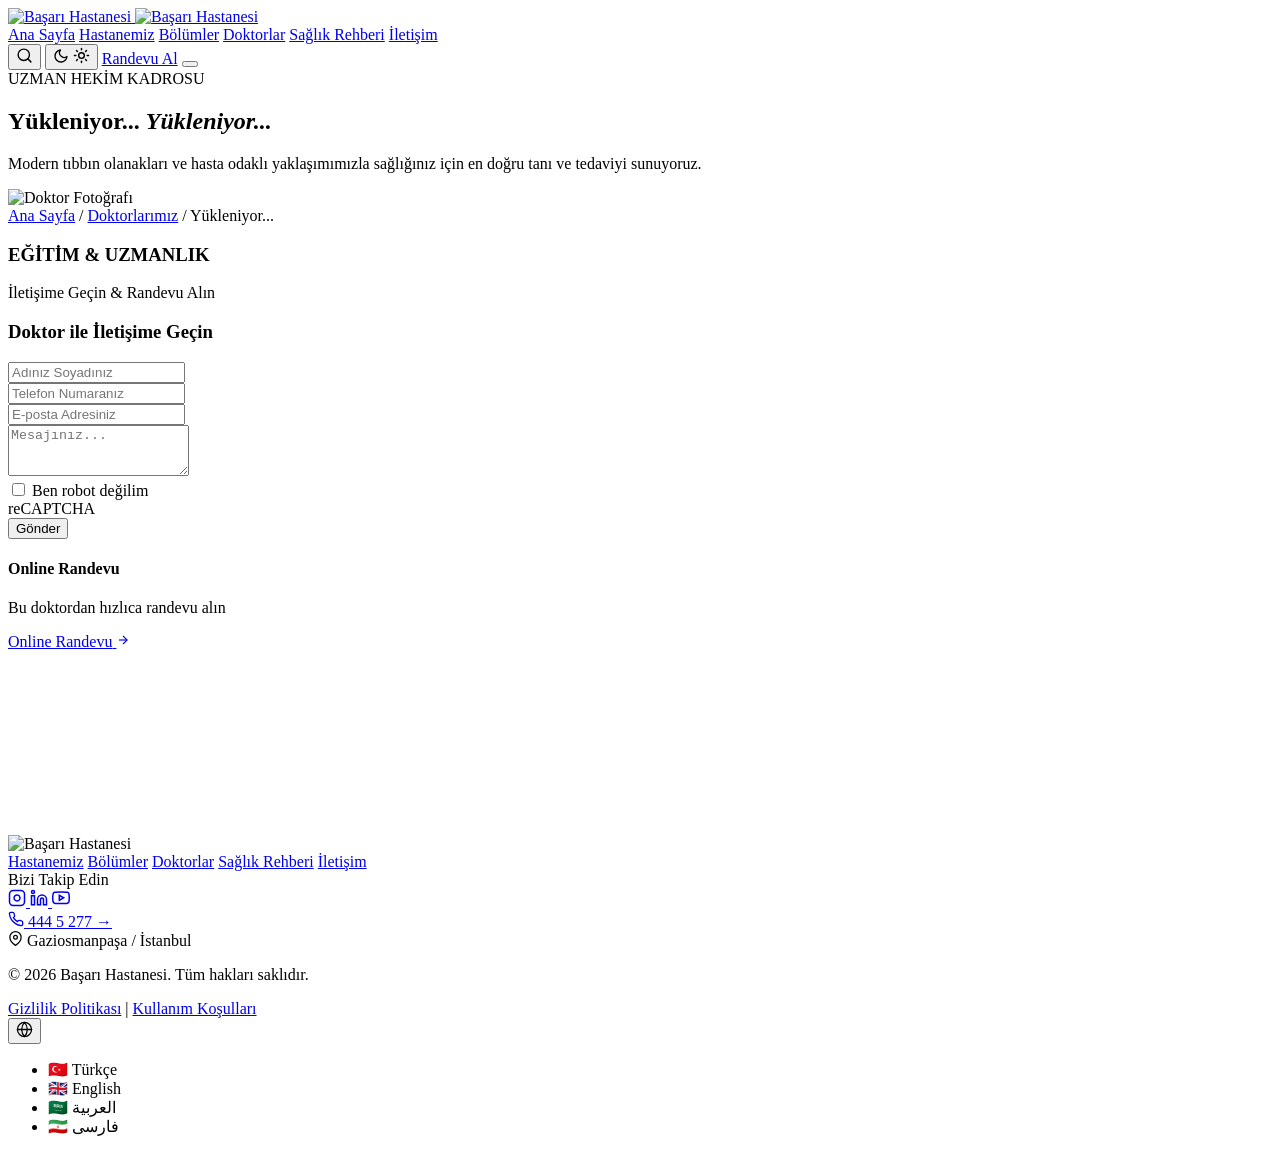
==== doktor-detay.html @ bbf2c565 "Add files via upload" ====
<!DOCTYPE html>
<html lang="tr" dir="ltr" data-theme="light">
<head>
  <meta charset="UTF-8">
  <meta name="viewport" content="width=device-width, initial-scale=1.0">
  <title id="pageTitle">Doktor Detayı | Başarı Hastanesi</title>
  <link rel="icon" type="image/png" href="img/favicon.png">

  <!-- Google Fonts -->
  <link rel="preconnect" href="https://fonts.googleapis.com">
  <link rel="preconnect" href="https://fonts.gstatic.com" crossorigin>
  <link href="https://fonts.googleapis.com/css2?family=Poppins:ital,wght@0,300;0,400;0,500;0,600;0,700;1,300;1,400&display=swap" rel="stylesheet">

  <!-- Stil Dosyaları -->
  <link rel="stylesheet" href="css/style.css">
  <link rel="stylesheet" href="css/doctor-detail.css">
</head>
<body class="doc-page-body">

  <!-- ==================== HEADER (ANA SAYFA İLE BİREBİR AYNI) ==================== -->
  <header class="header" id="siteHeader">
    <div class="header-container">
      
      <!-- Sol: Büyütülmüş Logo -->
      <a href="index.html" class="logo-wrap">
        <img src="img/logo.png" alt="Başarı Hastanesi" class="site-logo logo-dark-mode">
        <img src="img/logo.png" alt="Başarı Hastanesi" class="site-logo logo-light-mode">
      </a>

      <!-- Orta: Tam Merkezli Menü Linkleri -->
      <nav class="nav-menu" id="mainNav">
        <a href="index.html#hero" class="nav-link" data-i18n="nav_home">Ana Sayfa</a>
        <a href="hastanemiz.html" class="nav-link" data-i18n="nav_hospital">Hastanemiz</a>
        <a href="bolumler.html" class="nav-link" data-i18n="nav_departments">Bölümler</a>
        <a href="doktorlar.html" class="nav-link active" data-i18n="nav_doctors">Doktorlar</a>
        <a href="index.html" class="nav-link" data-i18n="nav_guide">Sağlık Rehberi</a>
        <a href="iletisim.html" class="nav-link" data-i18n="nav_contact">İletişim</a>
      </nav>

      <!-- Sağ Aksiyonlar -->
      <div class="header-actions">
        <!-- Arama İkonu -->
        <button class="icon-btn search-btn" id="searchBtn" aria-label="Arama">
          <svg width="17" height="17" viewBox="0 0 24 24" fill="none" stroke="currentColor" stroke-width="2" stroke-linecap="round" stroke-linejoin="round">
            <circle cx="11" cy="11" r="8"></circle>
            <line x1="21" y1="21" x2="16.65" y2="16.65"></line>
          </svg>
        </button>

        <!-- Tek Yuvarlak Animasyonlu Tema Butonu -->
        <button class="theme-circle-btn" id="themeToggle" aria-label="Tema Değiştir" title="Gece / Gündüz Modu">
          <div class="theme-icon-container">
            <svg class="mode-icon moon-icon" width="16" height="16" viewBox="0 0 24 24" fill="none" stroke="currentColor" stroke-width="2" stroke-linecap="round" stroke-linejoin="round">
              <path d="M21 12.79A9 9 0 1 1 11.21 3 7 7 0 0 0 21 12.79z"></path>
            </svg>
            <svg class="mode-icon sun-icon" width="17" height="17" viewBox="0 0 24 24" fill="none" stroke="currentColor" stroke-width="2" stroke-linecap="round" stroke-linejoin="round">
              <circle cx="12" cy="12" r="4"></circle>
              <line x1="12" y1="2" x2="12" y2="4"></line>
              <line x1="12" y1="20" x2="12" y2="22"></line>
              <line x1="4.93" y1="4.93" x2="6.34" y2="6.34"></line>
              <line x1="17.66" y1="17.66" x2="19.07" y2="19.07"></line>
              <line x1="2" y1="12" x2="4" y2="12"></line>
              <line x1="20" y1="12" x2="22" y2="12"></line>
              <line x1="4.93" y1="19.07" x2="6.34" y2="17.66"></line>
              <line x1="17.66" y1="6.34" x2="19.07" y2="4.93"></line>
            </svg>
          </div>
        </button>

        <!-- Randevu Al Butonu -->
        <a href="#appointment-section" class="btn-appointment" data-i18n="btn_appointment">Randevu Al</a>

        <button class="mobile-toggle" id="mobileToggle" aria-label="Menü">
          <span></span><span></span><span></span>
        </button>
      </div>

    </div>
  </header>

  <!-- ==================== ANA DETAY İÇERİK KAPSAYICISI ==================== -->
  <main class="doc-detail-main">
    
    <!-- YENİ NESİL ARKA PLAN GÖRSELLİ HERO ALANI -->
    <section class="page-hero-banner">
      <div class="page-hero-container">
        
        <!-- Sol: Tipografik Başlık Alanı -->
        <div class="page-hero-text-col">
          <span class="page-hero-badge" id="badgeDoctorSummary">UZMAN HEKİM KADROSU</span>
          <h1 class="page-hero-title">
            <span class="title-regular" id="docMainName">Yükleniyor...</span>
            <em class="title-italic" id="docSubSpec">Yükleniyor...</em>
          </h1>
          <p class="page-hero-desc" id="docBioLead">Modern tıbbın olanakları ve hasta odaklı yaklaşımımızla sağlığınız için en doğru tanı ve tedaviyi sunuyoruz.</p>
        </div>

        <!-- Sağ: BinDirek Bindirme Doktor Görseli -->
        <div class="page-hero-avatar-col">
          <div class="doc-hero-avatar-ring">
            <img id="docHeroPhoto" src="img/doktorlar/aydin-bora.jpg" alt="Doktor Fotoğrafı" class="doc-hero-avatar-img">
          </div>
        </div>

      </div>
    </section>

    <!-- Breadcrumb & Alt Navigasyon -->
    <div class="doc-subnav-bar">
      <div class="doc-subnav-container">
        <div class="doc-breadcrumb">
          <a href="index.html" data-i18n="nav_home">Ana Sayfa</a>
          <span class="sep">/</span>
          <a href="index.html#doktorlar" data-i18n="nav_doctors">Doktorlarımız</a>
          <span class="sep">/</span>
          <span class="current" id="bcDoctorName">Yükleniyor...</span>
        </div>
      </div>
    </div>

    <!-- Eğitim & Uzmanlık (Tek Sütun) -->
    <section class="doc-sections-grid-area">
      <div class="doc-grid-container single-column-grid">
        <div class="doc-card-box">
          <h3 class="card-box-title">EĞİTİM & UZMANLIK</h3>
          <ul class="card-line-list" id="docEducationList"></ul>
        </div>
      </div>
    </section>

    <!-- İletişim Formu & Google Maps -->
    <section class="doc-contact-appointment-zone" id="appointment-section">
      <div class="doc-contact-container">
        
        <!-- Sol: İletişim Formu -->
        <div class="doc-form-card">
          <div class="form-title-wrap">
            <span class="sub-lead">İletişime Geçin & Randevu Alın</span>
            <h3 class="main-form-title" id="formDoctorHeading">Doktor ile İletişime Geçin</h3>
          </div>

          <form class="custom-doc-form" onsubmit="event.preventDefault(); alert('Mesajınız başarıyla iletildi.');">
            <div class="field-item">
              <input type="text" placeholder="Adınız Soyadınız" required>
            </div>
            <div class="field-item">
              <input type="tel" placeholder="Telefon Numaranız" required>
            </div>
            <div class="field-item">
              <input type="email" placeholder="E-posta Adresiniz" required>
            </div>
            <div class="field-item">
              <textarea placeholder="Mesajınız..." rows="3" required></textarea>
            </div>
            
            <div class="form-captcha-mock">
              <label class="captcha-checkbox">
                <input type="checkbox" required>
                <span>Ben robot değilim</span>
              </label>
              <div class="captcha-logo">reCAPTCHA</div>
            </div>

            <button type="submit" class="btn-submit-contact">Gönder</button>
          </form>
        </div>

        <!-- Sağ: Online Randevu & Harita -->
        <div class="doc-map-side-card">
          <div class="doc-quick-appt-banner">
            <h4>Online Randevu</h4>
            <p>Bu doktordan hızlıca randevu alın</p>
            <a href="#appointment-section" class="btn-quick-online-booking" data-i18n="srv_appointment">
              <span>Online Randevu</span>
              <svg width="14" height="14" viewBox="0 0 24 24" fill="none" stroke="currentColor" stroke-width="2"><line x1="5" y1="12" x2="19" y2="12"></line><polyline points="12 5 19 12 12 19"></polyline></svg>
            </a>
          </div>

          <div class="doc-map-embed-wrapper">
            <iframe 
              src="https://www.google.com/maps/embed?pb=!1m18!1m12!1m3!1d3007.505782214955!2d28.904153176698607!3d41.079794471340534!2m3!1f0!2f0!3f0!3m2!1i1024!2i768!4f13.1!3m3!1m2!1s0x14cab0f80ccb75b7%3A0x279bf3377e31ba80!2sw5Z6ZWwgQmHFn2FyxLEgSGFzdGFuZXNp!5e0!3m2!1str!2str!4v1790593266549!5m2!1str!2str" 
              width="100%" 
              height="180" 
              style="border:0;" 
              allowfullscreen="" 
              loading="lazy" 
              referrerpolicy="no-referrer-when-downgrade">
            </iframe>
          </div>
        </div>

      </div>
    </section>

  </main>

  <!-- ==================== FOOTER ==================== -->
  <footer class="site-footer" id="iletisim">
    <div class="footer-container">
      
      <div class="footer-main-row">
        <div class="footer-brand">
          <img src="img/logo.png" alt="Başarı Hastanesi" class="footer-logo">
        </div>

        <nav class="footer-nav">
          <a href="index.html#hastanemiz" class="footer-link" data-i18n="nav_hospital">Hastanemiz</a>
          <a href="index.html#bolumler" class="footer-link" data-i18n="nav_departments">Bölümler</a>
          <a href="index.html#doktorlar" class="footer-link" data-i18n="nav_doctors">Doktorlar</a>
          <a href="index.html#rehber" class="footer-link" data-i18n="nav_guide">Sağlık Rehberi</a>
          <a href="iletisim.html" class="footer-link" data-i18n="nav_contact">İletişim</a>
        </nav>

        <div class="footer-social-wrap">
          <span class="social-label" data-i18n="footer_follow">Bizi Takip Edin</span>
          <div class="social-icons">
            <a href="#" aria-label="Instagram" class="social-btn">
              <svg width="18" height="18" viewBox="0 0 24 24" fill="none" stroke="currentColor" stroke-width="2"><rect x="2" y="2" width="20" height="20" rx="5" ry="5"></rect><path d="M16 11.37A4 4 0 1 1 12.63 8 4 4 0 0 1 16 11.37z"></path><line x1="17.5" y1="6.5" x2="17.51" y2="6.5"></line></svg>
            </a>
            <a href="#" aria-label="LinkedIn" class="social-btn">
              <svg width="18" height="18" viewBox="0 0 24 24" fill="none" stroke="currentColor" stroke-width="2"><path d="M16 8a6 6 0 0 1 6 6v7h-4v-7a2 2 0 0 0-2-2 2 2 0 0 0-2 2v7h-4v-7a6 6 0 0 1 6-6z"></path><rect x="2" y="9" width="4" height="12"></rect><circle cx="4" cy="4" r="2"></circle></svg>
            </a>
            <a href="#" aria-label="YouTube" class="social-btn">
              <svg width="18" height="18" viewBox="0 0 24 24" fill="none" stroke="currentColor" stroke-width="2"><path d="M22.54 6.42a2.78 2.78 0 0 0-1.94-2C18.88 4 12 4 12 4s-6.88 0-8.6.46a2.78 2.78 0 0 0-1.94 2A29 29 0 0 0 1 11.75a29 29 0 0 0 .46 5.33A2.78 2.78 0 0 0 3.4 19c1.72.46 8.6.46 8.6.46s6.88 0 8.6-.46a2.78 2.78 0 0 0 1.94-2 29 29 0 0 0 .46-5.25 29 29 0 0 0-.46-5.33z"></path><polygon points="9.75 15.02 15.5 11.75 9.75 8.48 9.75 15.02"></polygon></svg>
            </a>
          </div>
        </div>

        <div class="footer-contacts">
          <a href="tel:4445277" class="footer-phone-btn">
            <svg width="16" height="16" viewBox="0 0 24 24" fill="none" stroke="currentColor" stroke-width="2"><path d="M22 16.92v3a2 2 0 0 1-2.18 2 19.79 19.79 0 0 1-8.63-3.07 19.5 19.5 0 0 1-6-6 19.79 19.79 0 0 1-3.07-8.67A2 2 0 0 1 4.11 2h3a2 2 0 0 1 2 1.72 12.84 12.84 0 0 0 .7 2.81 2 2 0 0 1-.45 2.11L8.09 9.91a16 16 0 0 0 6 6l1.27-1.27a2 2 0 0 1 2.11-.45 12.84 12.84 0 0 0 2.81.7A2 2 0 0 1 22 16.92z"></path></svg>
            <span>444 5 277</span>
            <span class="phone-arrow">→</span>
          </a>
          <div class="footer-location">
            <svg width="15" height="15" viewBox="0 0 24 24" fill="none" stroke="currentColor" stroke-width="2"><path d="M21 10c0 7-9 13-9 13s-9-6-9-13a9 9 0 0 1 18 0z"></path><circle cx="12" cy="10" r="3"></circle></svg>
            <span>Gaziosmanpaşa / İstanbul</span>
          </div>
        </div>

      </div>

      <div class="footer-bottom-row">
        <p class="copyright-text" data-i18n="footer_copy">© 2026 Başarı Hastanesi. Tüm hakları saklıdır.</p>
        <div class="legal-links">
          <a href="#privacy" class="legal-link" data-i18n="footer_privacy">Gizlilik Politikası</a>
          <span class="legal-separator">|</span>
          <a href="#terms" class="legal-link" data-i18n="footer_terms">Kullanım Koşulları</a>
        </div>
      </div>

    </div>
  </footer>

  <!-- ==================== SOL ALT DİL (GLOBE) BUTONU (TEMA UYUMLU) ==================== -->
  <div class="hero-bottom-left-lang" id="cornerLangWrapper">
    <div class="corner-lang-dropdown">
      <button class="corner-lang-btn" id="cornerLangBtn" aria-label="Language / Dil Seçimi">
        <svg width="17" height="17" viewBox="0 0 24 24" fill="none" stroke="currentColor" stroke-width="1.8" stroke-linecap="round" stroke-linejoin="round">
          <circle cx="12" cy="12" r="10"></circle>
          <line x1="2" y1="12" x2="22" y2="12"></line>
          <path d="M12 2a15.3 15.3 0 0 1 4 10 15.3 15.3 0 0 1-4 10 15.3 15.3 0 0 1-4-10 15.3 15.3 0 0 1 4-10z"></path>
        </svg>
      </button>
      
      <ul class="corner-lang-menu" id="cornerLangMenu">
        <li data-lang="tr" class="active">🇹🇷 Türkçe</li>
        <li data-lang="en">🇬🇧 English</li>
        <li data-lang="ar">🇸🇦 العربية</li>
        <li data-lang="fa">🇮🇷 فارسی</li>
      </ul>
    </div>
  </div>

  <script src="js/doctor-detail.js"></script>
</body>
</html>
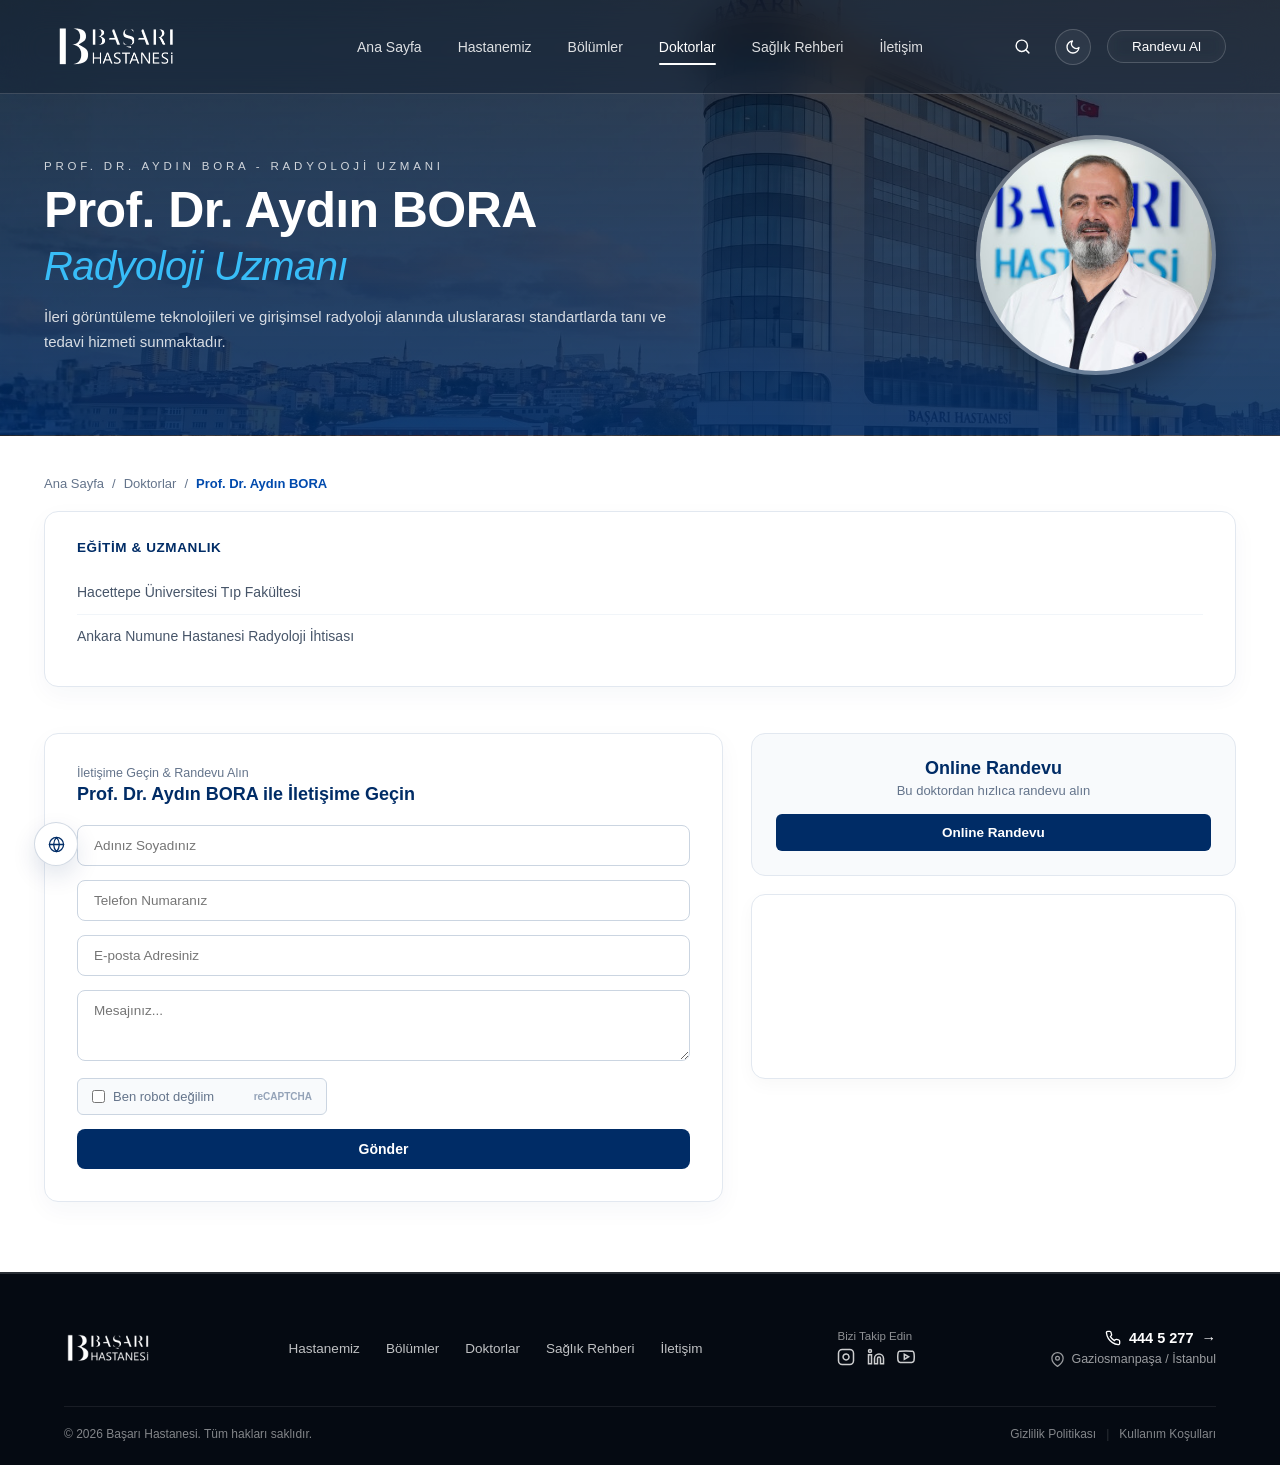
==== commit 89d1218e: "Add files via upload" ====
--- a/doktor-detay.html
+++ b/doktor-detay.html
@@ -16,18 +16,21 @@
   <link rel="stylesheet" href="css/doctor-detail.css">
 </head>
 <body class="doc-page-body">
-
-  <!-- ==================== HEADER (ANA SAYFA İLE BİREBİR AYNI) ==================== -->
+   <!-- preloader -->
+  <div class="site-preloader" id="sitePreloader">
+    <div class="glass-loader-circle"></div>
+  </div>
+
   <header class="header" id="siteHeader">
     <div class="header-container">
       
-      <!-- Sol: Büyütülmüş Logo -->
+    
       <a href="index.html" class="logo-wrap">
         <img src="img/logo.png" alt="Başarı Hastanesi" class="site-logo logo-dark-mode">
         <img src="img/logo.png" alt="Başarı Hastanesi" class="site-logo logo-light-mode">
       </a>
 
-      <!-- Orta: Tam Merkezli Menü Linkleri -->
+      
       <nav class="nav-menu" id="mainNav">
         <a href="index.html#hero" class="nav-link" data-i18n="nav_home">Ana Sayfa</a>
         <a href="hastanemiz.html" class="nav-link" data-i18n="nav_hospital">Hastanemiz</a>
@@ -37,7 +40,7 @@
         <a href="iletisim.html" class="nav-link" data-i18n="nav_contact">İletişim</a>
       </nav>
 
-      <!-- Sağ Aksiyonlar -->
+     
       <div class="header-actions">
         <!-- Arama İkonu -->
         <button class="icon-btn search-btn" id="searchBtn" aria-label="Arama">
@@ -47,7 +50,7 @@
           </svg>
         </button>
 
-        <!-- Tek Yuvarlak Animasyonlu Tema Butonu -->
+        
         <button class="theme-circle-btn" id="themeToggle" aria-label="Tema Değiştir" title="Gece / Gündüz Modu">
           <div class="theme-icon-container">
             <svg class="mode-icon moon-icon" width="16" height="16" viewBox="0 0 24 24" fill="none" stroke="currentColor" stroke-width="2" stroke-linecap="round" stroke-linejoin="round">
@@ -67,8 +70,8 @@
           </div>
         </button>
 
-        <!-- Randevu Al Butonu -->
-        <a href="#appointment-section" class="btn-appointment" data-i18n="btn_appointment">Randevu Al</a>
+        
+        <a href="randevu.html" class="btn-appointment" data-i18n="btn_appointment">Randevu Al</a>
 
         <button class="mobile-toggle" id="mobileToggle" aria-label="Menü">
           <span></span><span></span><span></span>
@@ -78,14 +81,13 @@
     </div>
   </header>
 
-  <!-- ==================== ANA DETAY İÇERİK KAPSAYICISI ==================== -->
   <main class="doc-detail-main">
     
-    <!-- YENİ NESİL ARKA PLAN GÖRSELLİ HERO ALANI -->
+    <!-- HERO -->
     <section class="page-hero-banner">
       <div class="page-hero-container">
         
-        <!-- Sol: Tipografik Başlık Alanı -->
+        
         <div class="page-hero-text-col">
           <span class="page-hero-badge" id="badgeDoctorSummary">UZMAN HEKİM KADROSU</span>
           <h1 class="page-hero-title">
@@ -95,7 +97,7 @@
           <p class="page-hero-desc" id="docBioLead">Modern tıbbın olanakları ve hasta odaklı yaklaşımımızla sağlığınız için en doğru tanı ve tedaviyi sunuyoruz.</p>
         </div>
 
-        <!-- Sağ: BinDirek Bindirme Doktor Görseli -->
+       
         <div class="page-hero-avatar-col">
           <div class="doc-hero-avatar-ring">
             <img id="docHeroPhoto" src="img/doktorlar/aydin-bora.jpg" alt="Doktor Fotoğrafı" class="doc-hero-avatar-img">
@@ -105,20 +107,19 @@
       </div>
     </section>
 
-    <!-- Breadcrumb & Alt Navigasyon -->
+   
     <div class="doc-subnav-bar">
       <div class="doc-subnav-container">
         <div class="doc-breadcrumb">
           <a href="index.html" data-i18n="nav_home">Ana Sayfa</a>
           <span class="sep">/</span>
-          <a href="index.html#doktorlar" data-i18n="nav_doctors">Doktorlarımız</a>
+          <a href="doktorlar.html" data-i18n="nav_doctors">Doktorlarımız</a>
           <span class="sep">/</span>
           <span class="current" id="bcDoctorName">Yükleniyor...</span>
         </div>
       </div>
     </div>
 
-    <!-- Eğitim & Uzmanlık (Tek Sütun) -->
     <section class="doc-sections-grid-area">
       <div class="doc-grid-container single-column-grid">
         <div class="doc-card-box">
@@ -128,7 +129,6 @@
       </div>
     </section>
 
-    <!-- İletişim Formu & Google Maps -->
     <section class="doc-contact-appointment-zone" id="appointment-section">
       <div class="doc-contact-container">
         
@@ -165,12 +165,11 @@
           </form>
         </div>
 
-        <!-- Sağ: Online Randevu & Harita -->
         <div class="doc-map-side-card">
           <div class="doc-quick-appt-banner">
             <h4>Online Randevu</h4>
             <p>Bu doktordan hızlıca randevu alın</p>
-            <a href="#appointment-section" class="btn-quick-online-booking" data-i18n="srv_appointment">
+            <a href="randevu.html" class="btn-quick-online-booking" data-i18n="srv_appointment">
               <span>Online Randevu</span>
               <svg width="14" height="14" viewBox="0 0 24 24" fill="none" stroke="currentColor" stroke-width="2"><line x1="5" y1="12" x2="19" y2="12"></line><polyline points="12 5 19 12 12 19"></polyline></svg>
             </a>
@@ -194,7 +193,7 @@
 
   </main>
 
-  <!-- ==================== FOOTER ==================== -->
+  <!-- FOOTER -->
   <footer class="site-footer" id="iletisim">
     <div class="footer-container">
       
@@ -252,7 +251,6 @@
     </div>
   </footer>
 
-  <!-- ==================== SOL ALT DİL (GLOBE) BUTONU (TEMA UYUMLU) ==================== -->
   <div class="hero-bottom-left-lang" id="cornerLangWrapper">
     <div class="corner-lang-dropdown">
       <button class="corner-lang-btn" id="cornerLangBtn" aria-label="Language / Dil Seçimi">
--- a/css/style.css
+++ b/css/style.css
@@ -0,0 +1,3053 @@
+
+:root {
+  --primary-navy: #002c66;
+  --accent-blue: #004aad;
+  --accent-cyan: #38bdf8;
+  --white: #ffffff;
+  
+  /* AÇIK TEMA (VARSAYILAN: GÜNDÜZ) */
+  --bg-color: #0c1420;
+  --text-main: #ffffff;
+  --text-muted: rgba(255, 255, 255, 0.78);
+  --header-bg: rgba(16, 27, 44, 0.42);
+  --header-scrolled-bg: rgba(12, 22, 36, 0.82);
+  --header-border: rgba(255, 255, 255, 0.16);
+  --border-glass: rgba(255, 255, 255, 0.18);
+  --dock-bg: rgba(16, 27, 44, 0.45);
+  --dock-border: rgba(255, 255, 255, 0.16);
+  --dock-separator: rgba(255, 255, 255, 0.14);
+  --glass-hover: rgba(255, 255, 255, 0.1);
+  --dot-color: rgba(255, 255, 255, 0.32);
+  --dot-active-bg: #ffffff;
+  --font-family: 'Poppins', -apple-system, BlinkMacSystemFont, sans-serif;
+}
+
+/* KOYU TEMA (GECE) */
+[data-theme="dark"] {
+  --bg-color: #05080e;
+  --text-main: #ffffff;
+  --text-muted: rgba(255, 255, 255, 0.72);
+  --header-bg: rgba(6, 10, 18, 0.6);
+  --header-scrolled-bg: rgba(6, 10, 18, 0.94);
+  --header-border: rgba(255, 255, 255, 0.12);
+  --border-glass: rgba(255, 255, 255, 0.14);
+  --dock-bg: rgba(8, 14, 24, 0.65);
+  --dock-border: rgba(255, 255, 255, 0.12);
+  --dock-separator: rgba(255, 255, 255, 0.08);
+  --glass-hover: rgba(255, 255, 255, 0.08);
+  --dot-color: rgba(255, 255, 255, 0.28);
+  --dot-active-bg: #ffffff;
+
+  --dept-bg: #05080e;
+  --dept-text-title: #ffffff;
+  --dept-text-body: rgba(255, 255, 255, 0.72);
+  --dept-card-bg: rgba(255, 255, 255, 0.04);
+  --dept-card-hover: rgba(255, 255, 255, 0.09);
+  --dept-border: rgba(255, 255, 255, 0.12);
+  --dept-icon-bg: rgba(255, 255, 255, 0.06);
+  --dept-icon-color: #ffffff;
+  --dept-accent: #38bdf8;
+  --dept-body-filter: drop-shadow(0 0 35px rgba(56, 189, 248, 0.28));
+  --dept-glow-radial: radial-gradient(circle, rgba(0, 74, 173, 0.35) 0%, rgba(56, 189, 248, 0.12) 50%, transparent 70%);
+}
+
+/* AÇIK TEMA (GÜNDÜZ) */
+[data-theme="light"] {
+  --bg-color: #0c1420;
+  --text-main: #ffffff;
+  --text-muted: rgba(255, 255, 255, 0.78);
+  --header-bg: rgba(16, 27, 44, 0.42);
+  --header-scrolled-bg: rgba(12, 22, 36, 0.82);
+  --header-border: rgba(255, 255, 255, 0.16);
+  --border-glass: rgba(255, 255, 255, 0.18);
+  --dock-bg: rgba(16, 27, 44, 0.45);
+  --dock-border: rgba(255, 255, 255, 0.16);
+  --dock-separator: rgba(255, 255, 255, 0.14);
+  --glass-hover: rgba(255, 255, 255, 0.1);
+  --dot-color: rgba(255, 255, 255, 0.32);
+  --dot-active-bg: #ffffff;
+
+  --dept-bg: #f4f8fc;
+  --dept-text-title: #0a192f;
+  --dept-text-body: #475569;
+  --dept-card-bg: rgba(255, 255, 255, 0.75);
+  --dept-card-hover: #ffffff;
+  --dept-border: rgba(0, 44, 102, 0.12);
+  --dept-icon-bg: #ffffff;
+  --dept-icon-color: #004aad;
+  --dept-accent: #004aad;
+  --dept-body-filter: drop-shadow(0 20px 40px rgba(0, 44, 102, 0.35)) drop-shadow(0 0 25px rgba(56, 189, 248, 0.25));
+  --dept-glow-radial: radial-gradient(circle, rgba(0, 44, 102, 0.28) 0%, rgba(56, 189, 248, 0.18) 45%, transparent 72%);
+}
+
+[dir="rtl"] {
+  --font-family: 'Cairo', 'Poppins', -apple-system, sans-serif;
+}
+
+*, *::before, *::after {
+  margin: 0;
+  padding: 0;
+  box-sizing: border-box;
+}
+
+html {
+  scroll-behavior: smooth;
+  font-size: 15px;
+}
+
+body {
+  width: 100%;
+  font-family: var(--font-family);
+  background-color: var(--bg-color);
+  color: var(--text-main);
+  transition: background-color 0.4s ease, color 0.4s ease;
+  overflow-x: hidden;
+  -webkit-font-smoothing: antialiased;
+}
+
+a {
+  text-decoration: none;
+  color: inherit;
+}
+
+/* ==================== HEADER ==================== */
+.header {
+  position: fixed;
+  top: 0;
+  left: 0;
+  width: 100%;
+  height: 94px;
+  z-index: 100;
+  background: var(--header-bg);
+  backdrop-filter: blur(18px);
+  -webkit-backdrop-filter: blur(18px);
+  border-bottom: 1px solid var(--header-border);
+  transition: all 0.35s ease;
+}
+
+.header.scrolled {
+  height: 80px;
+  background: var(--header-scrolled-bg);
+  box-shadow: 0 10px 30px rgba(0, 0, 0, 0.2);
+}
+
+.header-container {
+  max-width: 1720px;
+  height: 100%;
+  margin: 0 auto;
+  padding: 0 54px;
+  display: grid;
+  grid-template-columns: 1fr auto 1fr;
+  align-items: center;
+}
+
+.logo-wrap {
+  display: flex;
+  align-items: center;
+  justify-self: start;
+}
+
+.site-logo {
+  height: 68px;
+  max-height: 74px;
+  width: auto;
+  object-fit: contain;
+  transition: transform 0.25s ease;
+}
+
+.site-logo:hover {
+  transform: scale(1.02);
+}
+
+[data-theme="light"] .logo-light-mode { display: block; }
+[data-theme="light"] .logo-dark-mode { display: none; }
+[data-theme="dark"] .logo-light-mode { display: none; }
+[data-theme="dark"] .logo-dark-mode { display: block; }
+
+.nav-menu {
+  display: flex;
+  align-items: center;
+  justify-content: center;
+  gap: 36px;
+  justify-self: center;
+}
+
+.nav-link {
+  font-size: 14px;
+  font-weight: 400;
+  color: var(--text-main);
+  opacity: 0.85;
+  position: relative;
+  padding: 6px 0;
+  transition: opacity 0.25s ease, color 0.25s ease;
+  white-space: nowrap;
+}
+
+.nav-link:hover, 
+.nav-link.active {
+  opacity: 1;
+}
+
+.nav-link::after {
+  content: '';
+  position: absolute;
+  bottom: -4px;
+  left: 0;
+  width: 100%;
+  height: 2px;
+  background: #ffffff;
+  border-radius: 1px;
+  transform: scaleX(0);
+  transform-origin: left;
+  transition: transform 0.3s cubic-bezier(0.16, 1, 0.3, 1);
+  pointer-events: none;
+}
+
+.nav-link:hover::after,
+.nav-link.active::after {
+  transform: scaleX(1);
+}
+
+.header-actions {
+  display: flex;
+  align-items: center;
+  gap: 16px;
+  justify-self: end;
+}
+
+.icon-btn {
+  background: transparent;
+  border: none;
+  cursor: pointer;
+  color: var(--text-main);
+  display: flex;
+  align-items: center;
+  justify-content: center;
+  padding: 8px;
+  border-radius: 50%;
+  transition: background-color 0.2s;
+}
+
+.icon-btn:hover {
+  background: var(--glass-hover);
+}
+
+.theme-circle-btn {
+  width: 36px;
+  height: 36px;
+  border-radius: 50%;
+  background: rgba(255, 255, 255, 0.05);
+  border: 1px solid var(--border-glass);
+  color: var(--text-main);
+  display: flex;
+  align-items: center;
+  justify-content: center;
+  cursor: pointer;
+  overflow: hidden;
+  position: relative;
+  transition: all 0.3s cubic-bezier(0.16, 1, 0.3, 1);
+}
+
+.theme-circle-btn:hover {
+  background: var(--glass-hover);
+  border-color: rgba(255, 255, 255, 0.35);
+  transform: scale(1.08);
+}
+
+.theme-icon-container {
+  width: 100%;
+  height: 100%;
+  display: flex;
+  align-items: center;
+  justify-content: center;
+  position: relative;
+}
+
+.mode-icon {
+  position: absolute;
+  transition: opacity 0.35s ease, transform 0.5s cubic-bezier(0.34, 1.56, 0.64, 1);
+}
+
+[data-theme="light"] .moon-icon {
+  opacity: 1;
+  transform: rotate(0deg) scale(1);
+}
+[data-theme="light"] .sun-icon {
+  opacity: 0;
+  transform: rotate(90deg) scale(0.3);
+}
+
+[data-theme="dark"] .moon-icon {
+  opacity: 0;
+  transform: rotate(-90deg) scale(0.3);
+}
+[data-theme="dark"] .sun-icon {
+  opacity: 1;
+  transform: rotate(0deg) scale(1);
+  color: #fbbf24;
+}
+
+.btn-appointment {
+  padding: 8px 24px;
+  font-size: 13.5px;
+  font-weight: 500;
+  border-radius: 30px;
+  border: 1px solid var(--border-glass);
+  background: rgba(255, 255, 255, 0.05);
+  color: var(--white);
+  backdrop-filter: blur(8px);
+  transition: all 0.25s ease;
+  white-space: nowrap;
+}
+
+.btn-appointment:hover {
+  background: rgba(255, 255, 255, 0.15);
+  border-color: rgba(255, 255, 255, 0.5);
+  transform: translateY(-1px);
+}
+
+.mobile-toggle {
+  display: none;
+  background: none;
+  border: none;
+  cursor: pointer;
+  flex-direction: column;
+  gap: 5px;
+}
+.mobile-toggle span {
+  width: 22px;
+  height: 2px;
+  background: var(--text-main);
+}
+
+/* ==================== PINNED HERO MİMARİSİ ==================== */
+.hero-wrapper {
+  position: relative;
+  width: 100%;
+  height: 320vh;
+}
+
+.hero-sticky-stage {
+  position: sticky;
+  top: 0;
+  left: 0;
+  width: 100vw;
+  height: 100vh;
+  overflow: hidden;
+  z-index: 5;
+}
+
+.hero-bg-container {
+  position: absolute;
+  inset: 0;
+  z-index: 1;
+}
+
+.hero-slide-bg {
+  position: absolute;
+  inset: 0;
+  opacity: 0;
+  transform: scale(1.05);
+  transition: opacity 1.1s cubic-bezier(0.16, 1, 0.3, 1), transform 1.4s cubic-bezier(0.16, 1, 0.3, 1);
+  pointer-events: none;
+}
+
+.hero-slide-bg.active {
+  opacity: 1;
+  transform: scale(1);
+  pointer-events: auto;
+}
+
+.bg-layer {
+  position: absolute;
+  inset: 0;
+  background-size: cover;
+  background-position: center center;
+}
+
+.bg-theme-aware {
+  background-image: url('../img/hero-light-bg.jpg');
+}
+
+[data-theme="dark"] .bg-theme-aware {
+  background-image: url('../img/hero-dark-bg.jpg');
+}
+
+.hero-overlay {
+  position: absolute;
+  inset: 0;
+  background: 
+    linear-gradient(90deg, rgba(5, 8, 14, 0.82) 0%, rgba(5, 8, 14, 0.32) 42%, transparent 70%, rgba(5, 8, 14, 0.4) 100%),
+    linear-gradient(0deg, rgba(5, 8, 14, 0.85) 0%, transparent 20%);
+  pointer-events: none;
+}
+
+[data-theme="light"] .hero-overlay {
+  background: 
+    linear-gradient(90deg, rgba(8, 12, 20, 0.8) 0%, rgba(8, 12, 20, 0.3) 42%, transparent 70%, rgba(8, 12, 20, 0.35) 100%),
+    linear-gradient(0deg, rgba(8, 12, 20, 0.82) 0%, transparent 20%);
+}
+
+.hero-content-container {
+  position: relative;
+  z-index: 10;
+  max-width: 1720px;
+  height: 100%;
+  margin: 0 auto;
+  padding: 0 64px;
+  display: flex;
+  align-items: center;
+}
+
+.text-slide {
+  position: absolute;
+  left: 64px;
+  max-width: 660px;
+  opacity: 0;
+  visibility: hidden;
+  transform: translateY(26px);
+  pointer-events: none;
+  transition: opacity 0.75s cubic-bezier(0.16, 1, 0.3, 1), 
+              transform 0.75s cubic-bezier(0.16, 1, 0.3, 1),
+              visibility 0.75s;
+}
+
+.text-slide.active {
+  opacity: 1;
+  visibility: visible;
+  transform: translateY(0);
+  pointer-events: auto;
+}
+
+.sub-badge {
+  display: inline-block;
+  font-size: 11.5px;
+  font-weight: 500;
+  letter-spacing: 3.8px;
+  text-transform: uppercase;
+  color: var(--text-muted);
+  margin-bottom: 22px;
+  opacity: 0.9;
+}
+
+.hero-title {
+  font-size: clamp(40px, 4.8vw, 68px);
+  line-height: 1.12;
+  letter-spacing: -0.6px;
+  margin-bottom: 24px;
+}
+
+.hero-title .title-regular {
+  display: block;
+  font-weight: 300;
+}
+
+.hero-title .title-italic {
+  display: block;
+  font-weight: 700;
+  font-style: italic;
+  letter-spacing: -0.3px;
+}
+
+.hero-description {
+  font-size: 15.5px;
+  font-weight: 300;
+  line-height: 1.72;
+  color: var(--text-muted);
+  margin-bottom: 34px;
+  max-width: 540px;
+}
+
+.hero-cta-wrap {
+  display: flex;
+  align-items: center;
+}
+
+.btn-explore {
+  display: inline-flex;
+  align-items: center;
+  gap: 16px;
+  font-size: 14.5px;
+  position: relative;
+  padding-bottom: 4px;
+  color: var(--text-main);
+}
+
+.btn-explore::after {
+  content: '';
+  position: absolute;
+  bottom: 0;
+  left: 0;
+  width: 72%;
+  height: 1px;
+  background: rgba(255, 255, 255, 0.35);
+  transition: width 0.3s ease;
+}
+.btn-explore:hover::after { width: 100%; }
+
+.circle-arrow {
+  width: 44px;
+  height: 44px;
+  border-radius: 50%;
+  border: 1px solid var(--border-glass);
+  background: rgba(255, 255, 255, 0.05);
+  backdrop-filter: blur(8px);
+  display: flex;
+  align-items: center;
+  justify-content: center;
+  transition: transform 0.3s ease, background 0.3s ease;
+}
+
+.btn-explore:hover .circle-arrow {
+  transform: translateX(6px);
+  background: rgba(255, 255, 255, 0.15);
+}
+
+.hero-dots-nav {
+  position: absolute;
+  right: 50px;
+  top: 50%;
+  transform: translateY(-50%);
+  display: flex;
+  flex-direction: column;
+  align-items: center;
+  gap: 13px;
+  z-index: 30;
+}
+
+.micro-dot {
+  width: 4px;
+  height: 4px;
+  border-radius: 50%;
+  background-color: var(--dot-color);
+  border: none;
+  cursor: pointer;
+  padding: 0;
+  transition: all 0.35s cubic-bezier(0.34, 1.56, 0.64, 1);
+}
+
+.micro-dot:hover {
+  background-color: rgba(255, 255, 255, 0.7);
+  transform: scale(1.3);
+}
+
+.micro-dot.active {
+  width: 9px;
+  height: 9px;
+  background-color: var(--dot-active-bg);
+  box-shadow: 0 0 8px rgba(255, 255, 255, 0.8);
+}
+
+.quick-access-dock {
+  position: absolute;
+  bottom: 30px;
+  left: 50%;
+  transform: translateX(-50%);
+  display: flex;
+  align-items: center;
+  background: var(--dock-bg);
+  border: 1px solid var(--dock-border);
+  backdrop-filter: blur(20px);
+  -webkit-backdrop-filter: blur(20px);
+  border-radius: 50px;
+  padding: 6px 14px;
+  box-shadow: 0 16px 45px rgba(0, 0, 0, 0.35);
+  z-index: 25;
+  white-space: nowrap;
+  transition: background 0.35s ease, border-color 0.35s ease;
+}
+
+.dock-item {
+  display: flex;
+  align-items: center;
+  gap: 12px;
+  padding: 10px 22px;
+  border-radius: 35px;
+  transition: background 0.25s ease;
+}
+
+.dock-item:hover {
+  background: var(--glass-hover);
+}
+
+.dock-icon {
+  display: flex;
+  align-items: center;
+  opacity: 0.9;
+}
+
+.dock-text {
+  font-size: 13.5px;
+  white-space: nowrap;
+  font-weight: 400;
+}
+
+.dock-arrow {
+  margin-left: 2px;
+  opacity: 0.6;
+  font-size: 14px;
+  transition: transform 0.2s ease, opacity 0.2s ease;
+}
+
+.dock-item:hover .dock-arrow {
+  transform: translateX(4px);
+  opacity: 1;
+}
+
+.dock-separator {
+  width: 1px;
+  height: 22px;
+  background: var(--dock-separator);
+  margin: 0 2px;
+  transition: background 0.35s ease;
+}
+
+.hero-bottom-left-lang {
+  position: absolute;
+  bottom: 34px;
+  left: 54px;
+  z-index: 25;
+}
+
+.corner-lang-dropdown {
+  position: relative;
+}
+
+.corner-lang-btn {
+  width: 36px;
+  height: 36px;
+  border-radius: 50%;
+  border: 1px solid var(--border-glass);
+  background: rgba(255, 255, 255, 0.05);
+  color: var(--text-main);
+  display: flex;
+  align-items: center;
+  justify-content: center;
+  cursor: pointer;
+  backdrop-filter: blur(8px);
+  transition: all 0.25s ease;
+}
+
+.corner-lang-btn:hover {
+  background: var(--glass-hover);
+  border-color: rgba(255, 255, 255, 0.4);
+}
+
+.corner-lang-menu {
+  position: absolute;
+  bottom: calc(100% + 10px);
+  left: 0;
+  background: var(--dock-bg);
+  border: 1px solid var(--border-glass);
+  backdrop-filter: blur(20px);
+  border-radius: 12px;
+  padding: 6px;
+  min-width: 140px;
+  list-style: none;
+  display: none;
+  flex-direction: column;
+  gap: 4px;
+  box-shadow: 0 10px 30px rgba(0, 0, 0, 0.45);
+  z-index: 200;
+}
+
+.corner-lang-menu.show {
+  display: flex;
+}
+
+.corner-lang-menu li {
+  padding: 8px 14px;
+  color: var(--text-main);
+  font-size: 12.5px;
+  cursor: pointer;
+  border-radius: 6px;
+  transition: background 0.2s;
+}
+
+.corner-lang-menu li:hover, .corner-lang-menu li.active {
+  background: var(--glass-hover);
+  color: var(--accent-cyan);
+}
+
+.hero-bottom-right-scroll {
+  position: absolute;
+  bottom: 34px;
+  right: 54px;
+  display: flex;
+  align-items: center;
+  gap: 10px;
+  cursor: pointer;
+  opacity: 0.85;
+  transition: opacity 0.2s;
+  z-index: 25;
+}
+
+.hero-bottom-right-scroll:hover { opacity: 1; }
+
+.mouse-icon {
+  width: 18px;
+  height: 28px;
+  border-radius: 10px;
+  border: 1.6px solid var(--border-glass);
+  position: relative;
+  display: flex;
+  justify-content: center;
+}
+
+.mouse-icon .wheel {
+  width: 2px;
+  height: 5px;
+  background: var(--text-main);
+  border-radius: 2px;
+  position: absolute;
+  top: 5px;
+  animation: mouseScroll 1.6s infinite ease-in-out;
+}
+
+.scroll-text {
+  font-size: 12px;
+  letter-spacing: 0.3px;
+  white-space: nowrap;
+}
+
+/* Arama Modalı */
+.search-modal {
+  position: fixed;
+  inset: 0;
+  z-index: 500;
+  display: flex;
+  align-items: center;
+  justify-content: center;
+  visibility: hidden;
+  opacity: 0;
+  transition: all 0.25s ease;
+}
+
+.search-modal.active {
+  visibility: visible;
+  opacity: 1;
+}
+
+.search-backdrop {
+  position: absolute;
+  inset: 0;
+  background: rgba(0, 0, 0, 0.7);
+  backdrop-filter: blur(12px);
+}
+
+.search-box {
+  position: relative;
+  z-index: 2;
+  width: 90%;
+  max-width: 620px;
+}
+
+.search-input-wrap {
+  display: flex;
+  align-items: center;
+  background: var(--dock-bg);
+  border: 1px solid var(--border-glass);
+  border-radius: 16px;
+  padding: 16px 22px;
+  gap: 14px;
+}
+
+.search-input-wrap input {
+  flex: 1;
+  background: transparent;
+  border: none;
+  outline: none;
+  font-size: 16px;
+  color: var(--text-main);
+  font-family: inherit;
+}
+
+.modal-close {
+  background: none;
+  border: none;
+  color: var(--text-main);
+  font-size: 18px;
+  cursor: pointer;
+  opacity: 0.7;
+}
+
+@keyframes mouseScroll {
+  0% { transform: translateY(0); opacity: 1; }
+  50% { transform: translateY(8px); opacity: 0.2; }
+  100% { transform: translateY(0); opacity: 1; }
+}
+
+@media (max-width: 1200px) {
+  .header-container { 
+    display: flex;
+    justify-content: space-between;
+    padding: 0 24px; 
+  }
+  .nav-menu { display: none; }
+  .mobile-toggle { display: flex; }
+  .quick-access-dock { width: 92%; justify-content: center; bottom: 16px; }
+  .hero-bottom-left-lang, .hero-bottom-right-scroll { display: none; }
+}
+
+/* ==========================================================================
+   BÖLÜMLERİMİZ - İNTERAKTİF İNSAN ANATOMİSİ BÖLÜMÜ
+   ========================================================================== */
+.departments-section {
+  position: relative;
+  width: 100%;
+  min-height: auto;
+  padding: 55px 64px 45px;
+  background-color: var(--dept-bg);
+  display: flex;
+  align-items: center;
+  justify-content: center;
+  z-index: 20;
+  border-top: 1px solid var(--dept-border);
+  overflow: hidden;
+  transition: background-color 0.4s ease, border-color 0.4s ease;
+}
+
+.dept-container {
+  max-width: 1720px;
+  width: 100%;
+  margin: 0 auto;
+  display: grid;
+  grid-template-columns: 380px 1fr;
+  gap: 40px;
+  align-items: center;
+  position: relative;
+  z-index: 2; /* <-- İçeriği üst katmanda tutar */
+}
+
+.dept-intro-col {
+  max-width: 440px;
+}
+
+.dept-badge {
+  display: inline-block;
+  font-size: 11px;
+  font-weight: 600;
+  letter-spacing: 3.5px;
+  text-transform: uppercase;
+  color: var(--dept-text-body);
+  margin-bottom: 18px;
+}
+
+.dept-title {
+  font-size: clamp(34px, 3.4vw, 48px);
+  line-height: 1.15;
+  letter-spacing: -0.5px;
+  margin-bottom: 20px;
+  color: var(--dept-text-title);
+  transition: color 0.4s ease;
+}
+
+.dept-title .title-regular {
+  display: block;
+  font-weight: 300;
+}
+
+.dept-title .title-italic {
+  display: block;
+  font-weight: 700;
+  font-style: italic;
+  letter-spacing: -0.3px;
+}
+
+.dept-desc {
+  font-size: 14.5px;
+  font-weight: 300;
+  line-height: 1.7;
+  color: var(--dept-text-body);
+  margin-bottom: 34px;
+  transition: color 0.4s ease;
+}
+
+.btn-all-depts {
+  display: inline-flex;
+  align-items: center;
+  gap: 14px;
+  padding: 9px 24px;
+  border-radius: 40px;
+  border: 1px solid var(--dept-border);
+  background: var(--dept-card-bg);
+  color: var(--dept-text-title);
+  font-size: 13.5px;
+  font-weight: 500;
+  backdrop-filter: blur(10px);
+  box-shadow: 0 4px 15px rgba(0, 0, 0, 0.03);
+  transition: all 0.3s ease;
+}
+
+.btn-all-depts:hover {
+  background: var(--dept-accent);
+  color: #ffffff;
+  border-color: var(--dept-accent);
+  transform: translateY(-2px);
+  box-shadow: 0 10px 25px rgba(0, 74, 173, 0.25);
+}
+
+.dept-arrow-circle {
+  font-size: 15px;
+  transition: transform 0.25s ease;
+}
+
+.btn-all-depts:hover .dept-arrow-circle {
+  transform: translateX(4px);
+}
+
+.dept-interactive-stage {
+  display: grid;
+  grid-template-columns: minmax(280px, 330px) minmax(280px, 400px) minmax(280px, 330px);
+  align-items: center;
+  justify-content: center;
+  gap: 24px;
+  position: relative;
+}
+
+.dept-list-col {
+  display: flex;
+  flex-direction: column;
+  gap: 12px;
+}
+
+.dept-card {
+  display: flex;
+  align-items: center;
+  gap: 12px;
+  cursor: pointer;
+  padding: 6px 16px 6px 10px;
+  border-radius: 40px;
+  background: transparent;
+  border: 1px solid transparent;
+  width: fit-content;
+  max-width: 100%;
+  position: relative;
+  transition: transform 0.4s cubic-bezier(0.34, 1.56, 0.64, 1),
+              background 0.3s ease,
+              border-color 0.3s ease,
+              box-shadow 0.4s ease;
+  will-change: transform, box-shadow;
+}
+
+.dept-col-left .dept-card:hover,
+.dept-col-left .dept-card.active {
+  background: var(--dept-card-bg);
+  border-color: var(--dept-border);
+  transform: translateX(8px) scale(1.02);
+  box-shadow: 0 12px 30px rgba(0, 74, 173, 0.08), 0 4px 10px rgba(0, 0, 0, 0.03);
+}
+
+.dept-col-right .dept-card:hover,
+.dept-col-right .dept-card.active {
+  background: var(--dept-card-bg);
+  border-color: var(--dept-border);
+  transform: translateX(-8px) scale(1.02);
+  box-shadow: 0 12px 30px rgba(0, 74, 173, 0.08), 0 4px 10px rgba(0, 0, 0, 0.03);
+}
+
+.dept-icon-circle {
+  width: 44px;
+  height: 44px;
+  border-radius: 50%;
+  border: 1px solid var(--dept-border);
+  background: var(--dept-icon-bg);
+  backdrop-filter: blur(12px);
+  -webkit-backdrop-filter: blur(12px);
+  display: flex;
+  align-items: center;
+  justify-content: center;
+  color: var(--dept-icon-color);
+  flex-shrink: 0;
+  box-shadow: 0 4px 12px rgba(0, 0, 0, 0.03);
+  position: relative;
+  transition: transform 0.45s cubic-bezier(0.34, 1.56, 0.64, 1),
+              background 0.35s ease,
+              border-color 0.35s ease,
+              color 0.3s ease,
+              box-shadow 0.45s ease;
+}
+
+.dept-icon-circle svg {
+  transition: transform 0.4s cubic-bezier(0.34, 1.56, 0.64, 1);
+}
+
+.dept-card:hover .dept-icon-circle,
+.dept-card.active .dept-icon-circle {
+  background: var(--dept-accent);
+  border-color: var(--dept-accent);
+  color: #ffffff;
+  transform: scale(1.08);
+  box-shadow: 0 0 20px rgba(0, 74, 173, 0.4);
+}
+
+.dept-card:hover .dept-icon-circle svg,
+.dept-card.active .dept-icon-circle svg {
+  transform: rotate(-6deg) scale(1.06);
+}
+
+.dept-icon-circle::before {
+  content: '';
+  position: absolute;
+  inset: -3px;
+  border-radius: 50%;
+  border: 1.5px solid var(--dept-accent);
+  opacity: 0;
+  transform: scale(0.8);
+  transition: all 0.4s cubic-bezier(0.16, 1, 0.3, 1);
+  pointer-events: none;
+}
+
+.dept-card.active .dept-icon-circle::before {
+  opacity: 0.6;
+  transform: scale(1.2);
+  animation: deptPulse 2s infinite ease-out;
+}
+
+@keyframes deptPulse {
+  0% { transform: scale(1); opacity: 0.7; }
+  100% { transform: scale(1.45); opacity: 0; }
+}
+
+.dept-name {
+  font-size: 13.5px;
+  font-weight: 400;
+  color: var(--dept-text-body);
+  white-space: normal;
+  line-height: 1.35;
+  transition: color 0.3s ease, transform 0.3s ease, font-weight 0.2s;
+}
+
+.dept-card:hover .dept-name,
+.dept-card.active .dept-name {
+  color: var(--dept-text-title);
+  font-weight: 600;
+  transform: translateX(2px);
+}
+
+.dept-connector-dot {
+  width: 5px;
+  height: 5px;
+  border-radius: 50%;
+  background: var(--dept-border);
+  opacity: 0.7;
+  transition: transform 0.4s cubic-bezier(0.34, 1.56, 0.64, 1),
+              background 0.3s ease,
+              box-shadow 0.4s ease,
+              opacity 0.3s;
+}
+
+.dept-card:hover .dept-connector-dot,
+.dept-card.active .dept-connector-dot {
+  background: var(--dept-accent);
+  box-shadow: 0 0 10px var(--dept-accent), 0 0 18px rgba(56, 189, 248, 0.5);
+  transform: scale(2);
+  opacity: 1;
+}
+
+.dept-body-model-wrap {
+  position: relative;
+  width: 100%;
+  display: flex;
+  align-items: center;
+  justify-content: center;
+  padding: 10px 0;
+}
+
+.human-body-img {
+  width: 100%;
+  max-width: 300px;
+  height: auto;
+  object-fit: contain;
+  filter: var(--dept-body-filter);
+  transition: filter 0.4s ease;
+  user-select: none;
+}
+
+.body-glow-backdrop {
+  position: absolute;
+  top: 48%;
+  left: 50%;
+  transform: translate(-50%, -50%);
+  width: 240px;
+  height: 3000px;
+  background: var(--dept-glow-radial);
+  filter: blur(45px);
+  pointer-events: none;
+  z-index: -1;
+  transition: background 0.4s ease;
+}
+
+.body-hotspot {
+  position: absolute;
+  width: 18px;
+  height: 18px;
+  cursor: pointer;
+  display: flex;
+  align-items: center;
+  justify-content: center;
+  transform: translate(-50%, -50%);
+  z-index: 5;
+}
+
+.hotspot-core {
+  width: 7px;
+  height: 7px;
+  border-radius: 50%;
+  background: #ffffff;
+  box-shadow: 0 0 8px rgba(0, 0, 0, 0.25);
+  transition: all 0.3s ease;
+}
+
+[data-theme="light"] .hotspot-core {
+  background: var(--accent-blue);
+  box-shadow: 0 0 6px rgba(0, 74, 173, 0.6);
+}
+
+.hotspot-pulse {
+  position: absolute;
+  inset: 0;
+  border-radius: 50%;
+  border: 1.5px solid var(--dept-accent);
+  opacity: 0.6;
+  animation: hotspotWave 2s infinite ease-out;
+}
+
+.hotspot-brain     { top: 11%; left: 50%; }
+.hotspot-eye       { top: 14%; left: 52%; }
+.hotspot-heart     { top: 29%; left: 53%; }
+.hotspot-internal  { top: 35%; left: 48%; }
+.hotspot-surgery   { top: 43%; left: 50%; }
+.hotspot-obgyn     { top: 55%; left: 50%; }
+.hotspot-pediatric { top: 62%; left: 52%; }
+.hotspot-ortho     { top: 76%; left: 47%; }
+
+.body-hotspot.active .hotspot-core,
+.body-hotspot:hover .hotspot-core {
+  background: #f59e0b !important;
+  box-shadow: 0 0 16px #f59e0b, 0 0 32px rgba(245, 158, 11, 0.9);
+  transform: scale(1.6);
+}
+
+.body-hotspot.active .hotspot-pulse,
+.body-hotspot:hover .hotspot-pulse {
+  border-color: #f59e0b;
+  animation: hotspotWave 1.2s infinite ease-out;
+}
+
+@keyframes hotspotWave {
+  0% { transform: scale(0.6); opacity: 0.85; }
+  100% { transform: scale(2.2); opacity: 0; }
+}
+
+@media (max-width: 1400px) {
+  .dept-container { grid-template-columns: 1fr; gap: 40px; }
+  .dept-intro-col { max-width: 100%; text-align: center; }
+  .dept-cta-wrap { justify-content: center; display: flex; }
+  .dept-interactive-stage { justify-content: center; }
+}
+
+@media (max-width: 992px) {
+  .dept-interactive-stage {
+    grid-template-columns: 1fr;
+    gap: 24px;
+  }
+  .dept-body-model-wrap { order: -1; max-width: 280px; margin: 0 auto; }
+  .dept-list-col { gap: 14px; }
+  .departments-section { padding: 75px 24px; }
+}
+
+/* ==========================================================================
+   HIZLI HİZMETLER & E-SERVİS BARI (KOMPAKT & ÇİFT TEMA UYUMLU)
+   ========================================================================== */
+
+/* DEĞİŞKENLER: DARK MOD */
+:root,
+[data-theme="dark"] {
+  --appt-overlay-grad: linear-gradient(90deg, rgba(5, 8, 14, 0.90) 0%, rgba(5, 8, 14, 0.58) 45%, rgba(5, 8, 14, 0.28) 75%, rgba(5, 8, 14, 0.65) 100%),
+                       linear-gradient(0deg, rgba(5, 8, 14, 0.95) 0%, transparent 25%);
+  --appt-bar-bg: rgba(22, 33, 49, 0.52);
+  --appt-bar-border: rgba(255, 255, 255, 0.16);
+  --appt-bar-text: #ffffff;
+  --appt-bar-muted: rgba(255, 255, 255, 0.65);
+  --appt-bar-divider: rgba(255, 255, 255, 0.12);
+  --appt-btn-hover: rgba(255, 255, 255, 0.08);
+  --appt-info-color: rgba(255, 255, 255, 0.8);
+  --appt-info-border: rgba(255, 255, 255, 0.2);
+}
+
+/* DEĞİŞKENLER: LIGHT MOD (GÜNDÜZ) */
+[data-theme="light"] {
+  --appt-overlay-grad: linear-gradient(90deg, rgba(244, 248, 252, 0.92) 0%, rgba(244, 248, 252, 0.65) 45%, rgba(244, 248, 252, 0.3) 75%, rgba(244, 248, 252, 0.7) 100%),
+                       linear-gradient(0deg, #f4f8fc 0%, transparent 20%);
+  --appt-bar-bg: rgba(255, 255, 255, 0.78);
+  --appt-bar-border: rgba(0, 44, 102, 0.14);
+  --appt-bar-text: #002c66;
+  --appt-bar-muted: #64748b;
+  --appt-bar-divider: rgba(0, 44, 102, 0.12);
+  --appt-btn-hover: rgba(0, 74, 173, 0.08);
+  --appt-info-color: #334155;
+  --appt-info-border: rgba(0, 44, 102, 0.2);
+}
+
+/* KAPSAYICI SECTION */
+.appointment-section {
+  position: relative;
+  width: 100%;
+  min-height: auto;
+  padding: 65px 64px 55px;
+  display: flex;
+  align-items: center;
+  overflow: hidden;
+  z-index: 20;
+}
+
+/* ARKA PLAN GÖRSEL VE SİNEMATİK PERDE */
+.appt-bg-container {
+  position: absolute;
+  inset: 0;
+  z-index: 1;
+}
+
+.appt-bg-layer {
+  position: absolute;
+  inset: 0;
+  background-image: url('../img/lobby-bg.jpg');
+  background-size: cover;
+  background-position: center 42%;
+  transform: scale(1.02);
+  transition: filter 0.5s ease;
+}
+
+[data-theme="light"] .appt-bg-layer {
+  filter: brightness(1.05) contrast(0.95);
+}
+
+.appt-overlay {
+  position: absolute;
+  inset: 0;
+  background: var(--appt-overlay-grad);
+  pointer-events: none;
+}
+
+.appt-container {
+  position: relative;
+  z-index: 10;
+  max-width: 1720px;
+  width: 100%;
+  margin: 0 auto;
+  display: flex;
+  flex-direction: column;
+  justify-content: center;
+  min-height: auto;
+}
+
+/* BAŞLIK VE TİPOGRAFİ */
+.appt-intro {
+  max-width: 560px;
+}
+
+.appt-badge {
+  display: inline-block;
+  font-size: 10.5px;
+  font-weight: 600;
+  letter-spacing: 3.5px;
+  text-transform: uppercase;
+  color: var(--dept-text-body);
+  margin-bottom: 12px;
+}
+
+.appt-title {
+  font-size: clamp(28px, 2.7vw, 40px);
+  line-height: 1.16;
+  letter-spacing: -0.4px;
+  margin-bottom: 12px;
+  color: var(--dept-text-title);
+  transition: color 0.4s ease;
+}
+
+.appt-title .title-regular {
+  display: block;
+  font-weight: 300;
+}
+
+.appt-desc {
+  font-size: 14px;
+  font-weight: 300;
+  line-height: 1.6;
+  color: var(--dept-text-body);
+  max-width: 480px;
+  transition: color 0.4s ease;
+}
+
+/* ALT HİZALAMA */
+.appt-bottom-row {
+  display: flex;
+  align-items: flex-end;
+  justify-content: space-between;
+  gap: 32px;
+  margin-top: 32px;
+}
+
+/* YARI SAYDAM LÜKS CAM BAR */
+.appt-glass-bar {
+  display: flex;
+  align-items: center;
+  justify-content: space-between;
+  background: var(--appt-bar-bg);
+  border: 1px solid var(--appt-bar-border);
+  backdrop-filter: blur(24px);
+  -webkit-backdrop-filter: blur(24px);
+  border-radius: 50px;
+  padding: 6px 12px;
+  box-shadow: 0 14px 40px rgba(0, 0, 0, 0.14);
+  max-width: 780px;
+  width: 100%;
+  position: relative;
+  transition: all 0.35s ease;
+}
+
+.appt-glass-bar:hover {
+  border-color: rgba(255, 255, 255, 0.3);
+  box-shadow: 0 18px 45px rgba(0, 0, 0, 0.22);
+}
+
+[data-theme="light"] .appt-glass-bar:hover {
+  border-color: rgba(0, 44, 102, 0.25);
+  box-shadow: 0 14px 30px rgba(0, 44, 102, 0.08);
+}
+
+/* 3 EŞİT SERVİS BUTONU */
+.appt-service-btn {
+  flex: 1;
+  display: flex !important;
+  align-items: center;
+  justify-content: center;
+  gap: 10px;
+  padding: 10px 18px;
+  border-radius: 40px;
+  text-decoration: none;
+  transition: all 0.3s cubic-bezier(0.34, 1.56, 0.64, 1);
+  white-space: nowrap;
+}
+
+/* TEMA BAZLI BUTON METİN VE HOVER RENKLERİ */
+[data-theme="light"] .appt-service-btn {
+  color: #002c66 !important;
+}
+
+[data-theme="light"] .appt-service-btn:hover {
+  background: rgba(0, 44, 102, 0.08);
+}
+
+[data-theme="dark"] .appt-service-btn {
+  color: #ffffff !important;
+}
+
+[data-theme="dark"] .appt-service-btn:hover {
+  background: rgba(255, 255, 255, 0.08);
+}
+
+.appt-service-btn:hover {
+  transform: translateY(-2px);
+}
+
+/* BUTON İKONU */
+.appt-service-icon {
+  display: flex;
+  align-items: center;
+  justify-content: center;
+  flex-shrink: 0;
+  transition: transform 0.3s ease;
+}
+
+[data-theme="dark"] .appt-service-icon {
+  color: var(--accent-cyan);
+}
+
+[data-theme="light"] .appt-service-icon {
+  color: #004aad !important;
+}
+
+.appt-service-btn:hover .appt-service-icon {
+  transform: scale(1.15);
+}
+
+/* BUTON METNİ */
+.appt-service-text {
+  font-size: 13.5px;
+  font-weight: 600;
+  letter-spacing: -0.2px;
+  color: inherit;
+}
+
+/* SAĞ OK */
+.appt-service-arrow {
+  font-size: 14px;
+  opacity: 0.6;
+  color: inherit;
+  transition: transform 0.3s ease, opacity 0.3s ease;
+}
+
+.appt-service-btn:hover .appt-service-arrow {
+  opacity: 1;
+  transform: translateX(4px);
+}
+
+/* KILCAL DİKEY AYIRICI ÇİZGİ */
+.appt-divider {
+  width: 1px !important;
+  height: 26px !important;
+  background: var(--appt-bar-divider) !important;
+  flex-shrink: 0;
+  margin: 0 4px;
+}
+
+/* SAĞ MİKRO BİLGİ ROZETİ */
+.appt-info-badge {
+  display: flex;
+  align-items: center;
+  gap: 12px;
+  max-width: 230px;
+  margin-bottom: 4px;
+}
+
+.appt-info-icon {
+  width: 30px;
+  height: 30px;
+  border-radius: 50%;
+  border: 1px solid var(--appt-info-border);
+  display: flex;
+  align-items: center;
+  justify-content: center;
+  color: var(--appt-info-color);
+  flex-shrink: 0;
+}
+
+.appt-info-divider {
+  width: 1px;
+  height: 28px;
+  background: var(--appt-info-border);
+  flex-shrink: 0;
+}
+
+.appt-info-text {
+  font-size: 12.5px;
+  line-height: 1.35;
+  color: var(--appt-info-color);
+  font-weight: 300;
+}
+
+/* RESPONSIVE (TABLET & MOBİL) */
+@media (max-width: 1024px) {
+  .appt-bottom-row {
+    flex-direction: column;
+    align-items: flex-start;
+    gap: 22px;
+  }
+  .appt-glass-bar {
+    max-width: 100%;
+  }
+}
+
+@media (max-width: 768px) {
+  .appointment-section {
+    padding: 50px 24px 40px;
+  }
+  .appt-glass-bar {
+    flex-direction: column;
+    border-radius: 20px;
+    padding: 10px;
+    gap: 6px;
+  }
+  .appt-service-btn {
+    width: 100%;
+    justify-content: flex-start;
+  }
+  .appt-divider {
+    width: 100% !important;
+    height: 1px !important;
+    margin: 2px 0;
+  }
+}
+/* ==========================================================================
+   NEDEN BAŞARI HASTANESİ? (DEĞERLER & İSTATİSTİKLER ŞERİDİ)
+   ========================================================================== */
+:root,
+[data-theme="dark"] {
+  --val-overlay: linear-gradient(90deg, rgba(5, 8, 14, 0.94) 0%, rgba(5, 8, 14, 0.82) 45%, rgba(5, 8, 14, 0.88) 100%);
+  --val-title: #ffffff;
+  --val-muted: rgba(255, 255, 255, 0.68);
+  --val-stat-num: #ffffff;
+  --val-divider: rgba(255, 255, 255, 0.18);
+  --val-border: rgba(255, 255, 255, 0.12);
+  --val-link: rgba(255, 255, 255, 0.85);
+  --val-link-hover: #38bdf8;
+}
+
+[data-theme="light"] {
+  --val-overlay: linear-gradient(90deg, rgba(10, 18, 30, 0.88) 0%, rgba(12, 22, 36, 0.76) 45%, rgba(10, 18, 30, 0.84) 100%);
+  --val-title: #ffffff;
+  --val-muted: rgba(255, 255, 255, 0.74);
+  --val-stat-num: #ffffff;
+  --val-divider: rgba(255, 255, 255, 0.22);
+  --val-border: rgba(255, 255, 255, 0.14);
+  --val-link: rgba(255, 255, 255, 0.9);
+  --val-link-hover: #38bdf8;
+}
+
+.values-section {
+  position: relative;
+  width: 100%;
+  padding: 48px 64px;
+  display: flex;
+  align-items: center;
+  overflow: hidden;
+  z-index: 20;
+  border-top: 1px solid var(--val-border);
+  border-bottom: 1px solid var(--val-border);
+  transition: border-color 0.4s ease;
+}
+
+.values-bg-container {
+  position: absolute;
+  inset: 0;
+  z-index: 1;
+}
+
+.values-bg-layer {
+  position: absolute;
+  inset: 0;
+  background-size: cover;
+  background-position: center 40%;
+  background-repeat: no-repeat;
+  filter: contrast(1.05);
+  transition: filter 0.4s ease;
+}
+
+.values-overlay {
+  position: absolute;
+  inset: 0;
+  background: var(--val-overlay);
+  pointer-events: none;
+  transition: background 0.4s ease;
+}
+
+.values-container {
+  position: relative;
+  z-index: 10;
+  max-width: 1720px;
+  width: 100%;
+  margin: 0 auto;
+  display: grid;
+  grid-template-columns: 1.1fr 1fr;
+  align-items: center;
+  gap: 50px;
+}
+
+.values-left-col {
+  max-width: 540px;
+}
+
+.values-badge {
+  display: inline-block;
+  font-size: 10.5px;
+  font-weight: 600;
+  letter-spacing: 3.5px;
+  text-transform: uppercase;
+  color: var(--val-muted);
+  margin-bottom: 12px;
+}
+
+.values-title {
+  font-size: clamp(26px, 2.7vw, 40px);
+  line-height: 1.18;
+  letter-spacing: -0.4px;
+  color: var(--val-title);
+  transition: color 0.4s ease;
+}
+
+.values-title .title-regular {
+  display: block;
+  font-weight: 300;
+}
+
+.values-right-col {
+  display: flex;
+  flex-direction: column;
+  gap: 18px;
+}
+
+.values-stats-grid {
+  display: flex;
+  align-items: center;
+  justify-content: flex-start;
+  gap: 40px;
+}
+
+.stat-item {
+  display: flex;
+  flex-direction: column;
+  gap: 3px;
+  cursor: default;
+  transition: transform 0.4s cubic-bezier(0.34, 1.56, 0.64, 1);
+  will-change: transform;
+}
+
+.stat-item:hover {
+  transform: translateY(-4px);
+}
+
+.stat-number {
+  font-size: clamp(32px, 3.4vw, 48px);
+  font-weight: 300;
+  line-height: 1;
+  letter-spacing: -1px;
+  color: var(--val-stat-num);
+  display: flex;
+  align-items: baseline;
+  transition: color 0.3s ease, text-shadow 0.3s ease;
+}
+
+.stat-suffix {
+  font-size: 0.72em;
+  font-weight: 400;
+  color: var(--accent-cyan);
+  margin-left: 2px;
+  transition: transform 0.3s ease, color 0.3s ease;
+}
+
+[data-theme="light"] .stat-suffix {
+  color: var(--accent-cyan);
+}
+
+.stat-item:hover .stat-number {
+  color: #ffffff;
+  text-shadow: 0 0 20px rgba(56, 189, 248, 0.45);
+}
+
+[data-theme="light"] .stat-item:hover .stat-number {
+  color: #ffffff;
+  text-shadow: 0 0 20px rgba(56, 189, 248, 0.45);
+}
+
+.stat-item:hover .stat-suffix {
+  transform: scale(1.15) translateY(-2px);
+}
+
+.stat-247 {
+  letter-spacing: -0.5px;
+}
+
+.stat-item-pulse:hover .stat-247 {
+  animation: pulseGlow 1.4s infinite ease-in-out;
+}
+
+@keyframes pulseGlow {
+  0%, 100% { transform: scale(1); }
+  50% { transform: scale(1.05); }
+}
+
+.stat-label {
+  font-size: 13px;
+  font-weight: 400;
+  color: var(--val-muted);
+  white-space: nowrap;
+  transition: color 0.3s ease, transform 0.3s ease;
+}
+
+.stat-item:hover .stat-label {
+  color: var(--val-title);
+  transform: translateX(2px);
+}
+
+.stat-divider {
+  width: 1px;
+  height: 46px;
+  background: var(--val-divider);
+  flex-shrink: 0;
+  transition: background 0.4s ease, box-shadow 0.4s ease;
+}
+
+.values-stats-grid:hover .stat-divider,
+[data-theme="light"] .values-stats-grid:hover .stat-divider {
+  background: rgba(56, 189, 248, 0.4);
+  box-shadow: 0 0 10px rgba(56, 189, 248, 0.35);
+}
+
+.values-link-wrap {
+  display: flex;
+  align-items: center;
+}
+
+.values-explore-link {
+  display: inline-flex;
+  align-items: center;
+  gap: 10px;
+  font-size: 13.5px;
+  font-weight: 400;
+  color: var(--val-link);
+  padding: 4px 0;
+  position: relative;
+  transition: all 0.3s ease;
+}
+
+.values-explore-link::after {
+  content: '';
+  position: absolute;
+  bottom: 0;
+  left: 0;
+  width: 0;
+  height: 1.5px;
+  background: var(--val-link-hover);
+  transition: width 0.3s cubic-bezier(0.16, 1, 0.3, 1);
+}
+
+.values-explore-link:hover::after {
+  width: 100%;
+}
+
+.values-link-arrow {
+  font-size: 15px;
+  transition: transform 0.3s cubic-bezier(0.34, 1.56, 0.64, 1);
+}
+
+.values-explore-link:hover .values-link-arrow {
+  transform: translateX(5px) scale(1.12);
+  color: var(--val-link-hover);
+}
+
+/* ==========================================================================
+   DOKTORLARIMIZ SECTION (KİBARLAŞTIRILMIŞ & ÇİFT NAVİGASYONLU NİHAİ STİL)
+   ========================================================================== */
+:root,
+[data-theme="dark"] {
+  --doc-bg: #070d17;
+  --doc-title: #ffffff;
+  --doc-muted: rgba(255, 255, 255, 0.72);
+  --doc-card-bg: rgba(255, 255, 255, 0.04);
+  --doc-card-border: rgba(255, 255, 255, 0.12);
+  --doc-arrow-bg: rgba(255, 255, 255, 0.06);
+  --doc-arrow-border: rgba(255, 255, 255, 0.18);
+  --doc-arrow-color: #ffffff;
+}
+
+[data-theme="light"] {
+  --doc-bg: #edf2f7;
+  --doc-title: #0a192f;
+  --doc-muted: #52637a;
+  --doc-card-bg: #ffffff;
+  --doc-card-border: rgba(0, 44, 102, 0.08);
+  --doc-arrow-bg: #ffffff;
+  --doc-arrow-border: rgba(0, 44, 102, 0.16);
+  --doc-arrow-color: #0a192f;
+}
+
+.doctors-section {
+  position: relative;
+  width: 100%;
+  padding: 65px 64px 60px;
+  background-color: var(--doc-bg);
+  z-index: 20;
+  transition: background-color 0.4s ease;
+}
+
+.doctors-container {
+  max-width: 1720px;
+  margin: 0 auto;
+  display: grid;
+  grid-template-columns: 380px 1fr;
+  align-items: center;
+  gap: 50px;
+}
+
+/* Sol Sütun */
+.doctors-left-col {
+  max-width: 380px;
+}
+
+.doctors-badge {
+  display: inline-block;
+  font-size: 10.5px;
+  font-weight: 600;
+  letter-spacing: 3.5px;
+  text-transform: uppercase;
+  color: var(--doc-muted);
+  margin-bottom: 14px;
+}
+
+.doctors-title {
+  font-size: clamp(28px, 2.7vw, 40px);
+  line-height: 1.16;
+  letter-spacing: -0.5px;
+  color: var(--doc-title);
+  margin-bottom: 22px;
+  transition: color 0.4s ease;
+}
+
+.doctors-title .title-regular {
+  display: block;
+  font-weight: 300;
+}
+
+.doctors-all-link {
+  display: inline-flex;
+  align-items: center;
+  gap: 8px;
+  font-size: 13.5px;
+  font-weight: 400;
+  color: var(--doc-muted);
+  transition: color 0.3s ease;
+}
+
+.doc-link-arrow {
+  font-size: 15px;
+  transition: transform 0.3s cubic-bezier(0.34, 1.56, 0.64, 1);
+}
+
+.doctors-all-link:hover {
+  color: var(--doc-title);
+}
+
+.doctors-all-link:hover .doc-link-arrow {
+  transform: translateX(4px);
+}
+
+/* Sağ Sütun Slider Sahnesi */
+.doctors-right-col {
+  display: flex;
+  align-items: center;
+  position: relative;
+  min-width: 0;
+  width: 100%;
+}
+
+.doctors-slider-viewport {
+  overflow: hidden;
+  width: 100%;
+  border-radius: 22px;
+  padding: 14px 0;
+  position: relative;
+  -webkit-mask-image: linear-gradient(to right, black 0%, black 82%, rgba(0, 0, 0, 0.2) 95%, transparent 100%);
+  mask-image: linear-gradient(to right, black 0%, black 82%, rgba(0, 0, 0, 0.2) 95%, transparent 100%);
+}
+
+.doctors-cards-track {
+  display: flex;
+  align-items: center;
+  gap: 20px;
+  transition: transform 0.6s cubic-bezier(0.34, 1.56, 0.64, 1);
+  will-change: transform;
+}
+
+/* ==========================================================================
+   DOKTORLARIMIZ SECTION (DİKEY KAPSÜL BUTONLAR & NİHAİ DENGELİ ÖLÇEK)
+   ========================================================================== */
+
+/* Doktor Kartı */
+.doctor-card {
+  flex: 0 0 calc((100% - 40px) / 2.35);
+  max-width: 330px;
+  border-radius: 20px;
+  overflow: hidden;
+  background: var(--doc-card-bg);
+  border: 1px solid var(--doc-card-border);
+  box-shadow: 0 10px 28px rgba(0, 0, 0, 0.05);
+  cursor: pointer;
+  transition: transform 0.4s cubic-bezier(0.34, 1.56, 0.64, 1), box-shadow 0.4s ease;
+}
+
+.doctor-card:hover {
+  transform: translateY(-6px);
+  box-shadow: 0 16px 36px rgba(0, 74, 173, 0.14);
+}
+
+.doctor-img-wrap {
+  position: relative;
+  width: 100%;
+  aspect-ratio: 4 / 3.2;
+  overflow: hidden;
+}
+
+.doctor-photo {
+  width: 100%;
+  height: 100%;
+  object-fit: cover;
+  object-position: center 20%;
+  display: block;
+  transition: transform 0.6s cubic-bezier(0.16, 1, 0.3, 1);
+}
+
+.doctor-card:hover .doctor-photo {
+  transform: scale(1.05);
+}
+
+.doctor-overlay-grad {
+  position: absolute;
+  inset: 0;
+  background: linear-gradient(180deg, transparent 40%, rgba(5, 8, 14, 0.9) 100%);
+  pointer-events: none;
+}
+
+.doctor-info-box {
+  position: absolute;
+  bottom: 16px;
+  left: 18px;
+  right: 18px;
+  z-index: 2;
+  color: #ffffff;
+}
+
+.doctor-name {
+  font-size: 14.5px;
+  font-weight: 500;
+  margin-bottom: 2px;
+  letter-spacing: -0.2px;
+}
+
+.doctor-spec {
+  font-size: 12px;
+  font-weight: 300;
+  color: rgba(255, 255, 255, 0.82);
+}
+
+/* Çift Yönlü Dikey Navigasyon (Altlı Üstlü Cam Kapsül) */
+.doctor-slider-nav {
+  position: absolute;
+  right: 12px;
+  top: 50%;
+  transform: translateY(-50%);
+  display: flex;
+  flex-direction: column;
+  gap: 8px;
+  padding: 6px;
+  background: rgba(255, 255, 255, 0.05);
+  border: 1px solid var(--doc-card-border);
+  backdrop-filter: blur(14px);
+  -webkit-backdrop-filter: blur(14px);
+  border-radius: 35px;
+  box-shadow: 0 10px 25px rgba(0, 0, 0, 0.12);
+  z-index: 10;
+}
+
+[data-theme="light"] .doctor-slider-nav {
+  background: rgba(255, 255, 255, 0.82);
+  border-color: rgba(0, 44, 102, 0.12);
+  box-shadow: 0 8px 24px rgba(0, 44, 102, 0.08);
+}
+
+.doctor-slider-arrow {
+  width: 38px;
+  height: 38px;
+  border-radius: 50%;
+  background: var(--doc-arrow-bg);
+  border: 1px solid var(--doc-arrow-border);
+  color: var(--doc-arrow-color);
+  display: flex;
+  align-items: center;
+  justify-content: center;
+  cursor: pointer;
+  transition: all 0.3s cubic-bezier(0.34, 1.56, 0.64, 1);
+}
+
+.doctor-slider-arrow:hover {
+  background: var(--accent-blue);
+  color: #ffffff;
+  border-color: var(--accent-blue);
+  transform: scale(1.08);
+  box-shadow: 0 6px 18px rgba(0, 74, 173, 0.35);
+}
+
+.doctor-slider-arrow svg {
+  width: 16px;
+  height: 16px;
+}
+
+/* Tablet & Mobil Uyumu */
+@media (max-width: 1024px) {
+  .doctors-container {
+    grid-template-columns: 1fr;
+    gap: 36px;
+  }
+  .doctors-section {
+    padding: 50px 24px;
+  }
+}
+
+@media (max-width: 768px) {
+  .doctors-right-col {
+    flex-direction: column;
+  }
+  .doctor-card {
+    flex: 0 0 85%;
+  }
+  .doctor-slider-nav {
+    position: static;
+    transform: none;
+    flex-direction: row;
+    justify-content: center;
+    margin: 16px auto 0;
+    width: fit-content;
+  }
+}
+
+/* ==========================================================================
+   SAĞLIK REHBERİ (CTA 2 - KISALTILMIŞ & KİBARLAŞTIRILMIŞ)
+   ========================================================================== */
+:root,
+[data-theme="dark"] {
+  --guide-overlay: linear-gradient(90deg, rgba(6, 12, 22, 0.94) 0%, rgba(6, 12, 22, 0.82) 48%, rgba(6, 12, 22, 0.88) 100%);
+  --guide-title: #ffffff;
+  --guide-muted: rgba(255, 255, 255, 0.72);
+  --guide-btn-bg: #bcd8f8;
+  --guide-btn-color: #002c66;
+  --guide-card-bg: rgba(30, 50, 78, 0.55);
+  --guide-card-border: rgba(255, 255, 255, 0.12);
+  --guide-card-hover: rgba(45, 75, 115, 0.7);
+}
+
+[data-theme="light"] {
+  --guide-overlay: linear-gradient(90deg, rgba(16, 28, 48, 0.92) 0%, rgba(16, 28, 48, 0.78) 48%, rgba(16, 28, 48, 0.85) 100%);
+  --guide-title: #ffffff;
+  --guide-muted: rgba(255, 255, 255, 0.8);
+  --guide-btn-bg: #cfe3fc;
+  --guide-btn-color: #002c66;
+  --guide-card-bg: rgba(40, 65, 98, 0.55);
+  --guide-card-border: rgba(255, 255, 255, 0.15);
+  --guide-card-hover: rgba(55, 88, 130, 0.75);
+}
+
+.guide-section {
+  position: relative;
+  width: 100%;
+  padding: 55px 64px; /* 90px'den 55px'e kısaltıldı */
+  overflow: hidden;
+  z-index: 20;
+}
+
+.guide-bg-container {
+  position: absolute;
+  inset: 0;
+  z-index: 1;
+}
+
+.guide-bg-layer {
+  position: absolute;
+  inset: 0;
+  background-size: cover;
+  background-position: center 30%;
+  background-repeat: no-repeat;
+}
+
+.guide-overlay {
+  position: absolute;
+  inset: 0;
+  background: var(--guide-overlay);
+  pointer-events: none;
+}
+
+.guide-container {
+  position: relative;
+  z-index: 10;
+  max-width: 1720px;
+  margin: 0 auto;
+  display: grid;
+  grid-template-columns: 1fr 1fr;
+  align-items: center;
+  gap: 50px;
+}
+
+.guide-left-col {
+  max-width: 480px;
+}
+
+.guide-badge {
+  display: inline-block;
+  font-size: 10.5px;
+  font-weight: 600;
+  letter-spacing: 3.5px;
+  text-transform: uppercase;
+  color: var(--guide-muted);
+  margin-bottom: 12px;
+}
+
+.guide-title {
+  font-size: clamp(30px, 3vw, 44px); /* Küçültüldü */
+  font-weight: 400;
+  line-height: 1.15;
+  letter-spacing: -0.5px;
+  color: var(--guide-title);
+  margin-bottom: 14px;
+}
+
+.guide-desc {
+  font-size: 14px;
+  font-weight: 300;
+  line-height: 1.6;
+  color: var(--guide-muted);
+  margin-bottom: 24px;
+}
+
+.btn-guide-explore {
+  display: inline-flex;
+  align-items: center;
+  gap: 10px;
+  padding: 10px 24px;
+  background: var(--guide-btn-bg);
+  color: var(--guide-btn-color);
+  font-size: 14.5px;
+  font-weight: 600;
+  letter-spacing: 0.3px;
+  border-radius: 40px;
+  text-decoration: none;
+  transition: all 0.3s cubic-bezier(0.34, 1.56, 0.64, 1);
+  box-shadow: 0 6px 20px rgba(0, 0, 0, 0.15);
+}
+
+.btn-guide-explore:hover {
+  transform: translateY(-2px) scale(1.02);
+  background: #ffffff;
+  box-shadow: 0 10px 25px rgba(0, 0, 0, 0.22);
+}
+
+.guide-phone-icon {
+  display: flex;
+  align-items: center;
+  justify-content: center;
+  flex-shrink: 0;
+  transition: transform 0.25s ease;
+}
+
+.btn-guide-explore:hover .guide-phone-icon {
+  transform: rotate(-10deg) scale(1.1);
+}
+
+.guide-phone-number {
+  font-weight: 700;
+  letter-spacing: 0.5px;
+}
+
+.guide-right-col {
+  display: flex;
+  justify-content: flex-end;
+}
+
+.guide-links-list {
+  display: flex;
+  flex-direction: column;
+  gap: 10px; /* Gap daraltıldı */
+  width: 100%;
+  max-width: 440px;
+}
+
+.guide-item-card {
+  display: flex;
+  align-items: center;
+  justify-content: space-between;
+  padding: 13px 20px; /* Kart içi daraltıldı */
+  background: var(--guide-card-bg);
+  border: 1px solid var(--guide-card-border);
+  backdrop-filter: blur(16px);
+  -webkit-backdrop-filter: blur(16px);
+  border-radius: 12px;
+  color: #ffffff;
+  transition: all 0.3s cubic-bezier(0.16, 1, 0.3, 1);
+}
+
+.guide-item-text {
+  font-size: 14px;
+  font-weight: 400;
+  letter-spacing: -0.2px;
+}
+
+.guide-item-arrow {
+  font-size: 16px;
+  color: rgba(255, 255, 255, 0.7);
+  transition: transform 0.25s ease, color 0.25s ease;
+}
+
+.guide-item-card:hover {
+  background: var(--guide-card-hover);
+  border-color: rgba(255, 255, 255, 0.3);
+  transform: translateX(-5px);
+}
+
+.guide-item-card:hover .guide-item-arrow {
+  transform: translateX(4px);
+  color: #ffffff;
+}
+
+/* ==========================================================================
+   GÜNCEL HABERLER SECTION
+   ========================================================================== */
+:root,
+[data-theme="dark"] {
+  --news-bg: #090e17;
+  --news-title-color: #ffffff;
+  --news-card-bg: rgba(255, 255, 255, 0.04);
+  --news-card-border: rgba(255, 255, 255, 0.1);
+  --news-card-hover: rgba(255, 255, 255, 0.08);
+  --news-text-main: #ffffff;
+  --news-text-muted: rgba(255, 255, 255, 0.65);
+}
+
+[data-theme="light"] {
+  --news-bg: #f8fafc;
+  --news-title-color: #002c66;
+  --news-card-bg: #ffffff;
+  --news-card-border: rgba(0, 44, 102, 0.08);
+  --news-card-hover: #ffffff;
+  --news-text-main: #0a192f;
+  --news-text-muted: #64748b;
+}
+
+.news-section {
+  position: relative;
+  width: 100%;
+  padding: 70px 64px;
+  background-color: var(--news-bg);
+  z-index: 20;
+  transition: background-color 0.4s ease;
+}
+
+.news-container {
+  max-width: 1720px;
+  margin: 0 auto;
+}
+
+.news-header-row {
+  display: flex;
+  align-items: center;
+  justify-content: space-between;
+  margin-bottom: 30px;
+}
+
+.news-main-title {
+  font-size: clamp(26px, 2.6vw, 36px);
+  font-weight: 600;
+  letter-spacing: -0.5px;
+  color: var(--news-title-color);
+  transition: color 0.4s ease;
+}
+
+.news-view-all {
+  display: inline-flex;
+  align-items: center;
+  gap: 8px;
+  font-size: 14px;
+  font-weight: 500;
+  color: var(--accent-blue);
+  transition: all 0.25s ease;
+}
+
+[data-theme="dark"] .news-view-all {
+  color: var(--accent-cyan);
+}
+
+.news-arrow {
+  transition: transform 0.25s ease;
+}
+
+.news-view-all:hover .news-arrow {
+  transform: translateX(4px);
+}
+
+.news-cards-grid {
+  display: grid;
+  grid-template-columns: repeat(3, 1fr);
+  gap: 26px;
+}
+
+.news-card {
+  background: var(--news-card-bg);
+  border: 1px solid var(--news-card-border);
+  border-radius: 18px;
+  overflow: hidden;
+  box-shadow: 0 8px 24px rgba(0, 0, 0, 0.04);
+  display: flex;
+  flex-direction: column;
+  transition: transform 0.4s cubic-bezier(0.34, 1.56, 0.64, 1), box-shadow 0.4s ease, border-color 0.3s;
+}
+
+.news-card:hover {
+  transform: translateY(-6px);
+  box-shadow: 0 16px 36px rgba(0, 44, 102, 0.1);
+  border-color: rgba(56, 189, 248, 0.35);
+}
+
+.news-thumb-wrap {
+  width: 100%;
+  aspect-ratio: 16 / 9;
+  overflow: hidden;
+  position: relative;
+}
+
+.news-thumb {
+  width: 100%;
+  height: 100%;
+  object-fit: cover;
+  transition: transform 0.6s cubic-bezier(0.16, 1, 0.3, 1);
+}
+
+.news-card:hover .news-thumb {
+  transform: scale(1.05);
+}
+
+.news-body {
+  padding: 20px;
+  display: flex;
+  flex-direction: column;
+  flex: 1;
+}
+
+.news-date {
+  font-size: 12.5px;
+  font-weight: 500;
+  color: var(--news-text-muted);
+  margin-bottom: 10px;
+}
+
+.news-card-title {
+  font-size: 15.5px;
+  font-weight: 600;
+  line-height: 1.4;
+  letter-spacing: -0.2px;
+  color: var(--news-text-main);
+  margin-bottom: 20px;
+  flex: 1;
+  transition: color 0.25s ease;
+}
+
+.news-card:hover .news-card-title {
+  color: var(--accent-blue);
+}
+
+[data-theme="dark"] .news-card:hover .news-card-title {
+  color: var(--accent-cyan);
+}
+
+.news-read-more {
+  display: inline-flex;
+  align-items: center;
+  gap: 8px;
+  font-size: 13.5px;
+  font-weight: 500;
+  color: var(--news-text-main);
+  transition: gap 0.25s ease, color 0.25s ease;
+}
+
+.read-arrow {
+  transition: transform 0.25s ease;
+}
+
+.news-card:hover .news-read-more {
+  color: var(--accent-blue);
+}
+
+[data-theme="dark"] .news-card:hover .news-read-more {
+  color: var(--accent-cyan);
+}
+
+.news-card:hover .read-arrow {
+  transform: translateX(4px);
+}
+
+/* ==========================================================================
+   FOOTER (LÜKS KOYU MEDİKAL MİMARİ)
+   ========================================================================== */
+.site-footer {
+  position: relative;
+  width: 100%;
+  background-color: #050a12;
+  color: #ffffff;
+  padding: 50px 64px 24px;
+  border-top: 2px solid rgba(255, 255, 255, 0.15);
+  z-index: 20;
+}
+
+.footer-container {
+  max-width: 1720px;
+  margin: 0 auto;
+}
+
+.footer-main-row {
+  display: flex;
+  align-items: center;
+  justify-content: space-between;
+  flex-wrap: wrap;
+  gap: 32px;
+  padding-bottom: 34px;
+  border-bottom: 1px solid rgba(255, 255, 255, 0.08);
+}
+
+.footer-brand {
+  display: flex;
+  align-items: center;
+}
+
+.footer-logo {
+  height: 48px;
+  width: auto;
+  object-fit: contain;
+}
+
+.footer-nav {
+  display: flex;
+  align-items: center;
+  gap: 26px;
+  flex-wrap: wrap;
+}
+
+.footer-link {
+  font-size: 13.5px;
+  font-weight: 400;
+  color: rgba(255, 255, 255, 0.75);
+  transition: color 0.25s ease;
+}
+
+.footer-link:hover {
+  color: #ffffff;
+}
+
+.footer-social-wrap {
+  display: flex;
+  flex-direction: column;
+  gap: 6px;
+}
+
+.social-label {
+  font-size: 11.5px;
+  color: rgba(255, 255, 255, 0.55);
+}
+
+.social-icons {
+  display: flex;
+  align-items: center;
+  gap: 12px;
+}
+
+.social-btn {
+  color: rgba(255, 255, 255, 0.8);
+  display: flex;
+  align-items: center;
+  justify-content: center;
+  transition: color 0.2s ease, transform 0.2s ease;
+}
+
+.social-btn:hover {
+  color: var(--accent-cyan);
+  transform: translateY(-2px);
+}
+
+.footer-contacts {
+  display: flex;
+  flex-direction: column;
+  align-items: flex-end;
+  gap: 6px;
+}
+
+.footer-phone-btn {
+  display: inline-flex;
+  align-items: center;
+  gap: 8px;
+  font-size: 14.5px;
+  font-weight: 600;
+  color: #ffffff;
+  transition: color 0.2s ease;
+}
+
+.phone-arrow {
+  transition: transform 0.2s ease;
+}
+
+.footer-phone-btn:hover .phone-arrow {
+  transform: translateX(4px);
+}
+
+.footer-location {
+  display: flex;
+  align-items: center;
+  gap: 6px;
+  font-size: 12.5px;
+  color: rgba(255, 255, 255, 0.6);
+}
+
+.footer-bottom-row {
+  display: flex;
+  align-items: center;
+  justify-content: space-between;
+  padding-top: 20px;
+  font-size: 12px;
+  color: rgba(255, 255, 255, 0.5);
+  flex-wrap: wrap;
+  gap: 14px;
+}
+
+.legal-links {
+  display: flex;
+  align-items: center;
+  gap: 10px;
+}
+
+.legal-link {
+  color: rgba(255, 255, 255, 0.5);
+  transition: color 0.2s ease;
+}
+
+.legal-link:hover {
+  color: rgba(255, 255, 255, 0.85);
+}
+
+.legal-separator {
+  opacity: 0.3;
+}
+
+/* ==================== GLOBAL RESPONSIVE ==================== */
+@media (max-width: 1024px) {
+  .appt-bottom-row {
+    flex-direction: column;
+    align-items: flex-start;
+    gap: 22px;
+  }
+  .appt-glass-bar {
+    max-width: 100%;
+  }
+  .values-container {
+    grid-template-columns: 1fr;
+    gap: 32px;
+  }
+  .values-section {
+    padding: 40px 24px;
+  }
+  .values-stats-grid {
+    gap: 28px;
+    flex-wrap: wrap;
+  }
+  .stat-divider {
+    height: 38px;
+  }
+  .doctors-container,
+  .guide-container {
+    grid-template-columns: 1fr;
+    gap: 36px;
+  }
+  .doctors-section,
+  .guide-section {
+    padding: 50px 24px;
+  }
+  .guide-right-col {
+    justify-content: flex-start;
+  }
+  .guide-links-list {
+    max-width: 100%;
+  }
+  .news-cards-grid {
+    grid-template-columns: 1fr;
+    gap: 20px;
+  }
+  .news-section {
+    padding: 50px 24px;
+  }
+  .footer-main-row {
+    flex-direction: column;
+    align-items: flex-start;
+  }
+  .footer-contacts {
+    align-items: flex-start;
+  }
+  .site-footer {
+    padding: 40px 24px 20px;
+  }
+}
+
+@media (max-width: 900px) {
+  .doctor-card {
+    flex: 0 0 100%;
+  }
+}
+
+@media (max-width: 768px) {
+  .appointment-section { padding: 50px 24px 40px; }
+  .appt-glass-bar {
+    flex-direction: column;
+    border-radius: 18px;
+    padding: 12px;
+    gap: 8px;
+  }
+  .appt-field { width: 100%; }
+  .appt-divider {
+    width: 100%;
+    height: 1px;
+    margin: 4px 0;
+  }
+  .appt-submit-circle {
+    width: 100%;
+    border-radius: 10px;
+    height: 40px;
+  }
+  .doctors-right-col {
+    flex-direction: column;
+  }
+  .doctor-slider-arrow {
+    align-self: center;
+    position: static;
+    transform: none;
+    margin-top: 14px;
+  }
+}
+
+@media (max-width: 600px) {
+  .values-stats-grid {
+    display: grid;
+    grid-template-columns: 1fr 1fr;
+    gap: 16px;
+  }
+  .stat-divider {
+    display: none;
+  }
+}
+
+/* ==========================================================================
+   ANLAŞMALI KURUMLAR (DARK MODDA BEYAZ LOGO FİLTRESİ)
+   ========================================================================== */
+:root,
+[data-theme="dark"] {
+  --partner-bg: #070c14;
+  --partner-border: rgba(255, 255, 255, 0.08);
+  --partner-title: #ffffff;
+  --partner-muted: rgba(255, 255, 255, 0.55);
+
+  /* Logoyu tamamen bembeyaz yapıp zarifçe şeffaflaştırır */
+  --partner-logo-filter: brightness(0) invert(1) opacity(0.65);
+  /* Hover anında tam net parlak beyaz */
+  --partner-logo-hover: brightness(0) invert(1) opacity(1);
+}
+
+[data-theme="light"] {
+  --partner-bg: #ffffff;
+  --partner-border: rgba(0, 44, 102, 0.08);
+  --partner-title: #002c66;
+  --partner-muted: #64748b;
+
+  /* Açık modda gri/monokrom durur, hover'da kendi orijinal rengini alır */
+  --partner-logo-filter: grayscale(100%) opacity(0.55);
+  --partner-logo-hover: grayscale(0%) opacity(1);
+}
+
+.partners-section {
+  position: relative;
+  width: 100%;
+  padding: 48px 64px;
+  background-color: var(--partner-bg);
+  border-top: 1px solid var(--partner-border);
+  border-bottom: 1px solid var(--partner-border);
+  z-index: 20;
+  transition: background-color 0.4s ease, border-color 0.4s ease;
+}
+
+.partners-container {
+  max-width: 1720px;
+  margin: 0 auto;
+  display: flex;
+  align-items: center;
+  gap: 36px;
+}
+
+.partners-label-wrap {
+  display: flex;
+  flex-direction: column;
+  gap: 2px;
+  flex-shrink: 0;
+}
+
+.partners-badge {
+  font-size: 11px;
+  font-weight: 700;
+  letter-spacing: 2.5px;
+  color: var(--partner-title);
+  text-transform: uppercase;
+}
+
+.partners-sub {
+  font-size: 12px;
+  font-weight: 400;
+  color: var(--partner-muted);
+  white-space: nowrap;
+}
+
+.partners-divider {
+  width: 1px;
+  height: 38px;
+  background: var(--partner-border);
+  flex-shrink: 0;
+}
+
+.partners-marquee-viewport {
+  overflow: hidden;
+  position: relative;
+  width: 100%;
+  -webkit-mask-image: linear-gradient(to right, transparent 0%, black 8%, black 92%, transparent 100%);
+  mask-image: linear-gradient(to right, transparent 0%, black 8%, black 92%, transparent 100%);
+}
+
+.partners-track {
+  display: flex;
+  align-items: center;
+  gap: 50px;
+  width: max-content;
+  animation: partnersScroll 50s linear infinite;
+}
+
+.partners-track:hover {
+  animation-play-state: paused;
+}
+
+.partner-item {
+  display: flex;
+  align-items: center;
+  justify-content: center;
+  flex-shrink: 0;
+}
+
+.partner-logo {
+  height: 32px;
+  max-width: 130px;
+  object-fit: contain;
+  filter: var(--partner-logo-filter);
+  transition: filter 0.3s ease, transform 0.3s ease;
+  user-select: none;
+}
+
+.partner-item:hover .partner-logo {
+  filter: var(--partner-logo-hover);
+  transform: scale(1.06);
+}
+
+@keyframes partnersScroll {
+  0% { transform: translateX(0); }
+  100% { transform: translateX(-50%); }
+}
+
+@media (max-width: 900px) {
+  .partners-container {
+    flex-direction: column;
+    align-items: flex-start;
+    gap: 16px;
+  }
+  .partners-divider {
+    display: none;
+  }
+  .partners-section {
+    padding: 22px 24px;
+  }
+}
+
+/* Arapça ve Farsça için Düzeni Bozmayan Tipografi Kuralı */
+body.rtl-lang-font {
+  font-family: 'Cairo', 'Poppins', -apple-system, sans-serif !important;
+}
+/* ==================== BÜYÜK & İNCE GLASSY PRELOADER ==================== */
+    .site-preloader {
+      position: fixed;
+      inset: 0;
+      z-index: 999999;
+      background: rgba(255, 255, 255, 0.75);
+      backdrop-filter: blur(16px);
+      -webkit-backdrop-filter: blur(16px);
+      display: flex;
+      align-items: center;
+      justify-content: center;
+      transition: opacity 0.4s ease, visibility 0.4s ease;
+    }
+
+    html[data-theme="dark"] .site-preloader {
+      background: rgba(6, 11, 20, 0.75);
+      backdrop-filter: blur(16px);
+      -webkit-backdrop-filter: blur(16px);
+    }
+
+    /* Daha büyük çap ve çok daha ince zarif çizgi */
+    .glass-loader-circle {
+      width: 64px;
+      height: 64px;
+      border: 2px solid rgba(0, 44, 102, 0.06);
+      border-top-color: #004aad;
+      border-radius: 50%;
+      background: rgba(255, 255, 255, 0.3);
+      box-shadow: 0 10px 25px rgba(0, 0, 0, 0.03);
+      animation: glassSpin 0.9s linear infinite;
+    }
+
+    html[data-theme="dark"] .glass-loader-circle {
+      border-color: rgba(255, 255, 255, 0.06);
+      border-top-color: #38bdf8;
+      background: rgba(11, 19, 34, 0.3);
+      box-shadow: 0 10px 25px rgba(0, 0, 0, 0.2);
+    }
+
+    @keyframes glassSpin {
+      to { transform: rotate(360deg); }
+    }
+
+    .site-preloader.fade-out {
+      opacity: 0;
+      visibility: hidden;
+    }
+
+    /* ==================== KUSURSUZ SAĞLIK REHBERİ DROPDOWN STİLLERİ ==================== */
+    .nav-item-dropdown {
+      position: relative;
+      display: inline-flex;
+      align-items: center;
+    }
+
+    /* Sağlık Rehberi linkinin yanındaki küçük ok */
+    .nav-item-dropdown > a::after {
+      content: '▼';
+      font-size: 8px;
+      margin-left: 5px;
+      display: inline-block;
+      transition: transform 0.25s ease;
+      opacity: 0.7;
+      background: none !important; /* Alt çizgi çakışmasını engeller */
+      width: auto !important;
+      height: auto !important;
+      position: static !important;
+    }
+
+    .nav-item-dropdown:hover > a::after {
+      transform: rotate(180deg);
+      opacity: 1;
+    }
+
+    /* Açılır Menü (Dropdown Kutusu) */
+    .nav-dropdown-menu {
+      position: absolute;
+      top: calc(100% + 14px);
+      left: 0; /* Sola kaymayı önlemek için sıfırlandı */
+      transform: translateY(10px);
+      background: rgba(16, 27, 44, 0.92);
+      border: 1px solid rgba(255, 255, 255, 0.15);
+      backdrop-filter: blur(18px);
+      -webkit-backdrop-filter: blur(18px);
+      border-radius: 12px;
+      padding: 6px;
+      min-width: 150px;
+      list-style: none;
+      display: flex;
+      flex-direction: column;
+      gap: 3px;
+      box-shadow: 0 15px 35px rgba(0, 0, 0, 0.4);
+      opacity: 0;
+      visibility: hidden;
+      transition: all 0.25s cubic-bezier(0.16, 1, 0.3, 1);
+      z-index: 9999;
+    }
+
+    html[data-theme="light"] .nav-dropdown-menu {
+      background: #ffffff;
+      border-color: rgba(0, 44, 102, 0.12);
+      box-shadow: 0 15px 35px rgba(0, 44, 102, 0.12);
+    }
+
+    /* Hover anında görünür yap */
+    .nav-item-dropdown:hover .nav-dropdown-menu {
+      opacity: 1;
+      visibility: visible;
+      transform: translateY(0);
+    }
+
+    .nav-dropdown-menu li a {
+      display: block;
+      padding: 8px 12px;
+      color: #ffffff;
+      font-size: 13px;
+      font-weight: 400;
+      border-radius: 6px;
+      text-decoration: none;
+      transition: background 0.2s, color 0.2s;
+      white-space: nowrap;
+    }
+
+    html[data-theme="light"] .nav-dropdown-menu li a {
+      color: #0a192f;
+    }
+
+    .nav-dropdown-menu li a:hover {
+      background: rgba(56, 189, 248, 0.15);
+      color: #38bdf8;
+      font-weight: 500;
+    }
+
+    html[data-theme="light"] .nav-dropdown-menu li a:hover {
+      background: rgba(0, 74, 173, 0.08);
+      color: #004aad;
+    }
+    /* ==================== BAŞA DÖN BUTONU STİLLERİ ==================== */
+    .back-to-top-btn {
+      position: fixed;
+      bottom: 30px;
+      right: 30px;
+      width: 44px;
+      height: 44px;
+      border-radius: 50%;
+      background: rgba(16, 27, 44, 0.85);
+      border: 1px solid rgba(255, 255, 255, 0.2);
+      color: #ffffff;
+      display: flex;
+      align-items: center;
+      justify-content: center;
+      cursor: pointer;
+      backdrop-filter: blur(14px);
+      -webkit-backdrop-filter: blur(14px);
+      box-shadow: 0 10px 25px rgba(0, 0, 0, 0.3);
+      opacity: 0;
+      visibility: hidden;
+      transform: translateY(15px);
+      transition: all 0.35s cubic-bezier(0.34, 1.56, 0.64, 1);
+      z-index: 99999;
+    }
+
+    html[data-theme="light"] .back-to-top-btn {
+      background: #ffffff;
+      border: 1px solid rgba(0, 44, 102, 0.18);
+      color: #002c66;
+      box-shadow: 0 10px 25px rgba(0, 44, 102, 0.15);
+    }
+
+    .back-to-top-btn.show {
+      opacity: 1;
+      visibility: visible;
+      transform: translateY(0);
+    }
+
+    .back-to-top-btn:hover {
+      transform: translateY(-4px) scale(1.08);
+      background: #004aad;
+      color: #ffffff;
+      border-color: #004aad;
+    }
+
+   
+    /* ==========================================================================
+   ANASAYFA & WIZARD İÇİN ÇAKIŞMASIZ GÜVENLİ RESPONSIVE (DUYARLI) AYARLAR
+   ========================================================================== */
+
+/* Tablet & Orta Boy Ekranlar (1200px altı) */
+@media (max-width: 1200px) {
+  .hero-content-container {
+    padding: 0 32px;
+  }
+  .text-slide {
+    left: 32px;
+    max-width: 90%;
+  }
+  .departments-section,
+  .appointment-section,
+  .values-section,
+  .doctors-section,
+  .guide-section,
+  .news-section,
+  .site-footer,
+  .partners-section {
+    padding-left: 32px !important;
+    padding-right: 32px !important;
+  }
+}
+
+/* Tablet ve Büyük Telefonlar (992px altı) */
+@media (max-width: 992px) {
+  .hero-content-container {
+    padding: 0 24px;
+  }
+  .text-slide {
+    left: 24px;
+    max-width: 92%;
+  }
+  .hero-title {
+    font-size: clamp(32px, 6vw, 48px) !important;
+  }
+  .quick-access-dock {
+    width: 94% !important;
+    padding: 6px 10px;
+    bottom: 20px;
+    overflow-x: auto;
+    justify-content: flex-start;
+    -webkit-overflow-scrolling: touch;
+  }
+  .dock-item {
+    padding: 8px 14px;
+    flex-shrink: 0;
+  }
+  .departments-section,
+  .appointment-section,
+  .values-section,
+  .doctors-section,
+  .guide-section,
+  .news-section,
+  .site-footer,
+  .partners-section {
+    padding-left: 20px !important;
+    padding-right: 20px !important;
+  }
+}
+
+/* Mobil Telefonlar (768px altı) */
+@media (max-width: 768px) {
+  .header {
+    height: 76px;
+  }
+  .header-container {
+    padding: 0 20px;
+  }
+  .site-logo {
+    height: 50px;
+  }
+  .hero-dots-nav {
+    display: none !important; /* Küçük ekranda yan noktaları gizle */
+  }
+  .quick-access-dock {
+    border-radius: 20px;
+    bottom: 12px;
+    padding: 4px 8px;
+  }
+  .dock-text {
+    font-size: 12px;
+  }
+  .hero-description {
+    font-size: 14px;
+    line-height: 1.6;
+    margin-bottom: 24px;
+  }
+  .news-cards-grid {
+    grid-template-columns: 1fr !important;
+  }
+  .values-stats-grid {
+    display: grid;
+    grid-template-columns: repeat(2, 1fr);
+    gap: 20px;
+  }
+  .stat-divider {
+    display: none;
+  }
+}
+
+/* Küçük Mobil Cihazlar (480px altı) */
+@media (max-width: 480px) {
+  .hero-title {
+    font-size: 28px !important;
+  }
+  .quick-access-dock {
+    display: none !important; /* Çok küçük ekranlarda dock yerine mobil menü veya header aksiyonları kullanılır */
+  }
+  .values-stats-grid {
+    grid-template-columns: 1fr;
+    gap: 16px;
+  }
+  .back-to-top-btn {
+    bottom: 20px;
+    right: 20px;
+    width: 40px;
+    height: 40px;
+  }
+}
--- a/css/doctor-detail.css
+++ b/css/doctor-detail.css
@@ -0,0 +1,573 @@
+
+
+body.doc-page-body {
+  background-color: #ffffff !important;
+  color: #0a192f !important;
+  min-height: 100vh;
+  margin: 0;
+  padding: 0;
+  transition: background-color 0.3s ease, color 0.3s ease;
+  overflow-x: hidden;
+}
+
+[data-theme="dark"] body.doc-page-body {
+  background-color: #060b14 !important;
+  color: #ffffff !important;
+}
+
+.doc-detail-main {
+  padding-top: 0px !important;
+  min-height: calc(100vh - 200px);
+}
+
+.page-hero-banner {
+  width: 100%;
+  background: linear-gradient(180deg, rgba(6, 11, 20, 0.75) 0%, rgba(0, 44, 102, 0.88) 100%), url('../img/hero-light-bg.jpg') center/cover no-repeat !important;
+  border-bottom: 1px solid rgba(255, 255, 255, 0.1);
+  padding-top: 135px !important;
+  padding-bottom: 60px !important;
+  margin-top: 0px !important;
+  margin-bottom: 30px;
+  transition: background 0.4s ease;
+}
+
+/* Gece Modunda Otomatik hero-dark-bg.jpg Geçişi */
+[data-theme="dark"] .page-hero-banner {
+  background: linear-gradient(180deg, rgba(5, 8, 14, 0.85) 0%, rgba(6, 11, 20, 0.94) 100%), url('../img/hero-dark-bg.jpg') center/cover no-repeat !important;
+}
+
+.page-hero-container {
+  max-width: 1240px;
+  margin: 0 auto;
+  padding: 0 24px;
+  display: grid;
+  grid-template-columns: 1fr 280px;
+  gap: 40px;
+  align-items: center;
+}
+
+.page-hero-badge {
+  display: inline-block;
+  font-size: 11.5px;
+  font-weight: 500;
+  letter-spacing: 3.8px;
+  text-transform: uppercase;
+  color: rgba(255, 255, 255, 0.78);
+  margin-bottom: 10px;
+}
+
+.page-hero-title {
+  font-size: clamp(34px, 4vw, 50px);
+  line-height: 1.15;
+  letter-spacing: -0.6px;
+  color: #ffffff;
+  margin: 0 0 16px 0;
+}
+
+.page-hero-title .title-regular {
+  display: block;
+  font-weight: 700;
+}
+
+.page-hero-title .title-italic {
+  display: block;
+  font-weight: 300;
+  font-style: italic;
+  font-size: 0.8em;
+  color: #38bdf8;
+  margin-top: 4px;
+}
+
+.page-hero-desc {
+  font-size: 15px;
+  font-weight: 300;
+  line-height: 1.65;
+  color: rgba(255, 255, 255, 0.82);
+  max-width: 650px;
+  margin: 0;
+}
+
+/* BinDirek Bindirme Doktor Görseli (Sağ Taraf) */
+.page-hero-avatar-col {
+  display: flex;
+  justify-content: center;
+  align-items: center;
+}
+
+.doc-hero-avatar-ring {
+  width: 240px;
+  height: 240px;
+  border-radius: 50%;
+  overflow: hidden;
+  border: 4px solid rgba(255, 255, 255, 0.25);
+  box-shadow: 0 15px 35px rgba(0, 0, 0, 0.3);
+  background: rgba(255, 255, 255, 0.1);
+  backdrop-filter: blur(10px);
+}
+
+.doc-hero-avatar-img {
+  width: 100%;
+  height: 100%;
+  object-fit: cover;
+  object-position: center 15%;
+  display: block;
+}
+
+.doc-subnav-bar {
+  width: 100%;
+  padding: 10px 0 10px;
+  background: transparent;
+}
+
+.doc-subnav-container {
+  max-width: 1240px;
+  margin: 0 auto;
+  padding: 0 24px;
+}
+
+.doc-breadcrumb {
+  font-size: 13px;
+  color: #64748b;
+  display: flex;
+  align-items: center;
+  gap: 8px;
+}
+
+.doc-breadcrumb a {
+  color: #64748b;
+  text-decoration: none;
+}
+
+.doc-breadcrumb a:hover {
+  color: #004aad;
+}
+
+.doc-breadcrumb .current {
+  color: #004aad;
+  font-weight: 600;
+}
+
+[data-theme="dark"] .doc-breadcrumb .current {
+  color: #38bdf8;
+}
+
+/* Eğitim & Uzmanlık (Tek Sütun Tam Genişlik) */
+.doc-sections-grid-area {
+  width: 100%;
+  padding: 10px 0 36px;
+}
+
+.single-column-grid {
+  grid-template-columns: 1fr !important;
+}
+
+.doc-grid-container {
+  max-width: 1240px;
+  margin: 0 auto;
+  padding: 0 24px;
+  display: grid;
+}
+
+.doc-card-box {
+  background: #ffffff;
+  border: 1px solid #e2e8f0;
+  border-radius: 14px;
+  padding: 28px 32px;
+  box-shadow: 0 8px 24px rgba(0, 44, 102, 0.04);
+}
+
+[data-theme="dark"] .doc-card-box {
+  background: #0b1322;
+  border-color: rgba(255, 255, 255, 0.08);
+  box-shadow: 0 8px 24px rgba(0, 0, 0, 0.25);
+}
+
+.card-box-title {
+  font-size: 13.5px;
+  font-weight: 700;
+  color: #002c66;
+  text-transform: uppercase;
+  letter-spacing: 0.6px;
+  margin-bottom: 16px;
+}
+
+[data-theme="dark"] .card-box-title {
+  color: #38bdf8;
+}
+
+.card-line-list {
+  list-style: none;
+  padding: 0;
+  margin: 0;
+}
+
+.card-line-list li {
+  font-size: 14px;
+  line-height: 1.65;
+  color: #475569;
+  padding: 10px 0;
+  border-bottom: 1px solid #f1f5f9;
+}
+
+[data-theme="dark"] .card-line-list li {
+  color: #94a3b8;
+  border-bottom-color: rgba(255, 255, 255, 0.05);
+}
+
+.card-line-list li:last-child {
+  border-bottom: none;
+}
+
+/* İletişim Formu ve Harita */
+.doc-contact-appointment-zone {
+  width: 100%;
+  padding: 10px 0 70px;
+}
+
+.doc-contact-container {
+  max-width: 1240px;
+  margin: 0 auto;
+  padding: 0 24px;
+  display: grid;
+  grid-template-columns: 1.4fr 1fr;
+  gap: 28px;
+}
+
+.doc-form-card {
+  background: #ffffff;
+  border: 1px solid #e2e8f0;
+  border-radius: 14px;
+  padding: 32px;
+  box-shadow: 0 8px 24px rgba(0, 44, 102, 0.04);
+}
+
+[data-theme="dark"] .doc-form-card {
+  background: #0b1322;
+  border-color: rgba(255, 255, 255, 0.08);
+}
+
+.form-title-wrap .sub-lead {
+  font-size: 12.5px;
+  color: #64748b;
+  display: block;
+  margin-bottom: 4px;
+}
+
+.main-form-title {
+  font-size: 18px;
+  font-weight: 600;
+  color: #002c66;
+  margin-bottom: 20px;
+}
+
+[data-theme="dark"] .main-form-title {
+  color: #ffffff;
+}
+
+.custom-doc-form {
+  display: flex;
+  flex-direction: column;
+  gap: 14px;
+}
+
+.field-item input,
+.field-item textarea {
+  width: 100%;
+  padding: 12px 16px;
+  border: 1px solid #cbd5e1;
+  border-radius: 8px;
+  font-family: inherit;
+  font-size: 13.5px;
+  outline: none;
+  background: #ffffff;
+  color: #0a192f;
+  transition: border-color 0.2s;
+}
+
+[data-theme="dark"] .field-item input,
+[data-theme="dark"] .field-item textarea {
+  background: #080e18;
+  color: #ffffff;
+  border-color: rgba(255, 255, 255, 0.15);
+}
+
+.field-item input:focus,
+.field-item textarea:focus {
+  border-color: #004aad;
+}
+
+.form-captcha-mock {
+  display: flex;
+  align-items: center;
+  justify-content: space-between;
+  border: 1px solid #cbd5e1;
+  border-radius: 6px;
+  padding: 10px 14px;
+  background: #f8fafc;
+  max-width: 250px;
+}
+
+[data-theme="dark"] .form-captcha-mock {
+  background: rgba(255, 255, 255, 0.02);
+  border-color: rgba(255, 255, 255, 0.1);
+}
+
+.captcha-checkbox {
+  display: flex;
+  align-items: center;
+  gap: 8px;
+  font-size: 13px;
+  cursor: pointer;
+  color: #64748b;
+}
+
+.captcha-logo {
+  font-size: 10px;
+  color: #94a3b8;
+  font-weight: 600;
+}
+
+.btn-submit-contact {
+  padding: 12px;
+  background-color: #002c66;
+  color: #ffffff;
+  border: none;
+  border-radius: 8px;
+  font-size: 14px;
+  font-weight: 600;
+  cursor: pointer;
+  transition: filter 0.2s;
+}
+
+[data-theme="dark"] .btn-submit-contact {
+  background-color: #2563eb;
+}
+
+.btn-submit-contact:hover {
+  filter: brightness(1.12);
+}
+
+.doc-map-side-card {
+  display: flex;
+  flex-direction: column;
+  gap: 18px;
+}
+
+.doc-quick-appt-banner {
+  background: #f8fafc;
+  border: 1px solid #e2e8f0;
+  border-radius: 14px;
+  padding: 24px;
+  text-align: center;
+}
+
+[data-theme="dark"] .doc-quick-appt-banner {
+  background: #0b1322;
+  border-color: rgba(255, 255, 255, 0.08);
+}
+
+.doc-quick-appt-banner h4 {
+  font-size: 18px;
+  font-weight: 700;
+  color: #002c66;
+  margin-bottom: 4px;
+}
+
+[data-theme="dark"] .doc-quick-appt-banner h4 {
+  color: #ffffff;
+}
+
+.doc-quick-appt-banner p {
+  font-size: 13px;
+  color: #64748b;
+  margin-bottom: 16px;
+}
+
+.btn-quick-online-booking {
+  display: inline-flex;
+  align-items: center;
+  justify-content: center;
+  gap: 8px;
+  width: 100%;
+  padding: 11px;
+  background: #002c66;
+  color: #ffffff !important;
+  border-radius: 6px;
+  font-size: 13.5px;
+  font-weight: 600;
+  text-decoration: none;
+  transition: filter 0.2s;
+}
+
+[data-theme="dark"] .btn-quick-online-booking {
+  background: #2563eb;
+}
+
+.btn-quick-online-booking:hover {
+  filter: brightness(1.12);
+}
+
+.doc-map-embed-wrapper {
+  background: #ffffff;
+  border-radius: 14px;
+  overflow: hidden;
+  border: 1px solid #e2e8f0;
+  box-shadow: 0 6px 18px rgba(0, 0, 0, 0.03);
+}
+
+[data-theme="dark"] .doc-map-embed-wrapper {
+  background: #080e18;
+  border-color: rgba(255, 255, 255, 0.08);
+}
+
+/* Sol Alt Dil Butonu (Tema Uyumlu) */
+.hero-bottom-left-lang {
+  position: fixed;
+  bottom: 34px;
+  left: 34px;
+  z-index: 999;
+}
+
+.corner-lang-dropdown {
+  position: relative;
+}
+
+.corner-lang-btn {
+  width: 44px;
+  height: 44px;
+  border-radius: 50%;
+  background: rgba(16, 27, 44, 0.85);
+  border: 1px solid rgba(255, 255, 255, 0.25);
+  color: #ffffff;
+  display: flex;
+  align-items: center;
+  justify-content: center;
+  cursor: pointer;
+  backdrop-filter: blur(14px);
+  -webkit-backdrop-filter: blur(14px);
+  box-shadow: 0 10px 25px rgba(0, 0, 0, 0.25);
+  transition: all 0.3s cubic-bezier(0.34, 1.56, 0.64, 1);
+}
+
+html[data-theme="light"] .corner-lang-btn {
+  background: #ffffff;
+  border: 1px solid rgba(0, 44, 102, 0.18);
+  color: #002c66;
+  box-shadow: 0 10px 25px rgba(0, 44, 102, 0.12);
+}
+
+.corner-lang-btn:hover {
+  transform: scale(1.08);
+  background: #004aad;
+  color: #ffffff;
+  border-color: #004aad;
+}
+
+.corner-lang-menu {
+  position: absolute;
+  bottom: calc(100% + 12px);
+  left: 0;
+  background: rgba(16, 27, 44, 0.92);
+  border: 1px solid rgba(255, 255, 255, 0.16);
+  backdrop-filter: blur(20px);
+  -webkit-backdrop-filter: blur(20px);
+  border-radius: 14px;
+  padding: 6px;
+  min-width: 140px;
+  list-style: none;
+  display: none;
+  flex-direction: column;
+  gap: 4px;
+  box-shadow: 0 15px 35px rgba(0, 0, 0, 0.4);
+  z-index: 1000;
+}
+
+html[data-theme="light"] .corner-lang-menu {
+  background: #ffffff;
+  border-color: rgba(0, 44, 102, 0.12);
+  box-shadow: 0 15px 35px rgba(0, 44, 102, 0.12);
+}
+
+.corner-lang-menu.show {
+  display: flex !important;
+}
+
+.corner-lang-menu li {
+  padding: 9px 14px;
+  color: #ffffff;
+  font-size: 13px;
+  cursor: pointer;
+  border-radius: 8px;
+  transition: background 0.2s, color 0.2s;
+}
+
+html[data-theme="light"] .corner-lang-menu li {
+  color: #0a192f;
+}
+
+.corner-lang-menu li:hover, 
+.corner-lang-menu li.active {
+  background: rgba(0, 74, 173, 0.1);
+  color: #004aad;
+  font-weight: 500;
+}
+
+@media (max-width: 1200px) {
+  .hero-bottom-left-lang {
+    bottom: 20px;
+    left: 20px;
+  }
+  .page-hero-container {
+    padding: 0 24px;
+    grid-template-columns: 1fr;
+    text-align: center;
+  }
+  .page-hero-avatar-col {
+    margin-top: 15px;
+  }
+}
+.site-preloader {
+      position: fixed;
+      inset: 0;
+      z-index: 999999;
+      background: rgba(255, 255, 255, 0.75);
+      backdrop-filter: blur(16px);
+      -webkit-backdrop-filter: blur(16px);
+      display: flex;
+      align-items: center;
+      justify-content: center;
+      transition: opacity 0.4s ease, visibility 0.4s ease;
+    }
+
+    html[data-theme="dark"] .site-preloader {
+      background: rgba(6, 11, 20, 0.75);
+      backdrop-filter: blur(16px);
+      -webkit-backdrop-filter: blur(16px);
+    }
+
+    .glass-loader-circle {
+      width: 64px;
+      height: 64px;
+      border: 2px solid rgba(0, 44, 102, 0.06);
+      border-top-color: #004aad;
+      border-radius: 50%;
+      background: rgba(255, 255, 255, 0.3);
+      box-shadow: 0 10px 25px rgba(0, 0, 0, 0.03);
+      animation: glassSpin 0.9s linear infinite;
+    }
+
+    html[data-theme="dark"] .glass-loader-circle {
+      border-color: rgba(255, 255, 255, 0.06);
+      border-top-color: #38bdf8;
+      background: rgba(11, 19, 34, 0.3);
+      box-shadow: 0 10px 25px rgba(0, 0, 0, 0.2);
+    }
+
+    @keyframes glassSpin {
+      to { transform: rotate(360deg); }
+    }
+
+    .site-preloader.fade-out {
+      opacity: 0;
+      visibility: hidden;
+    }
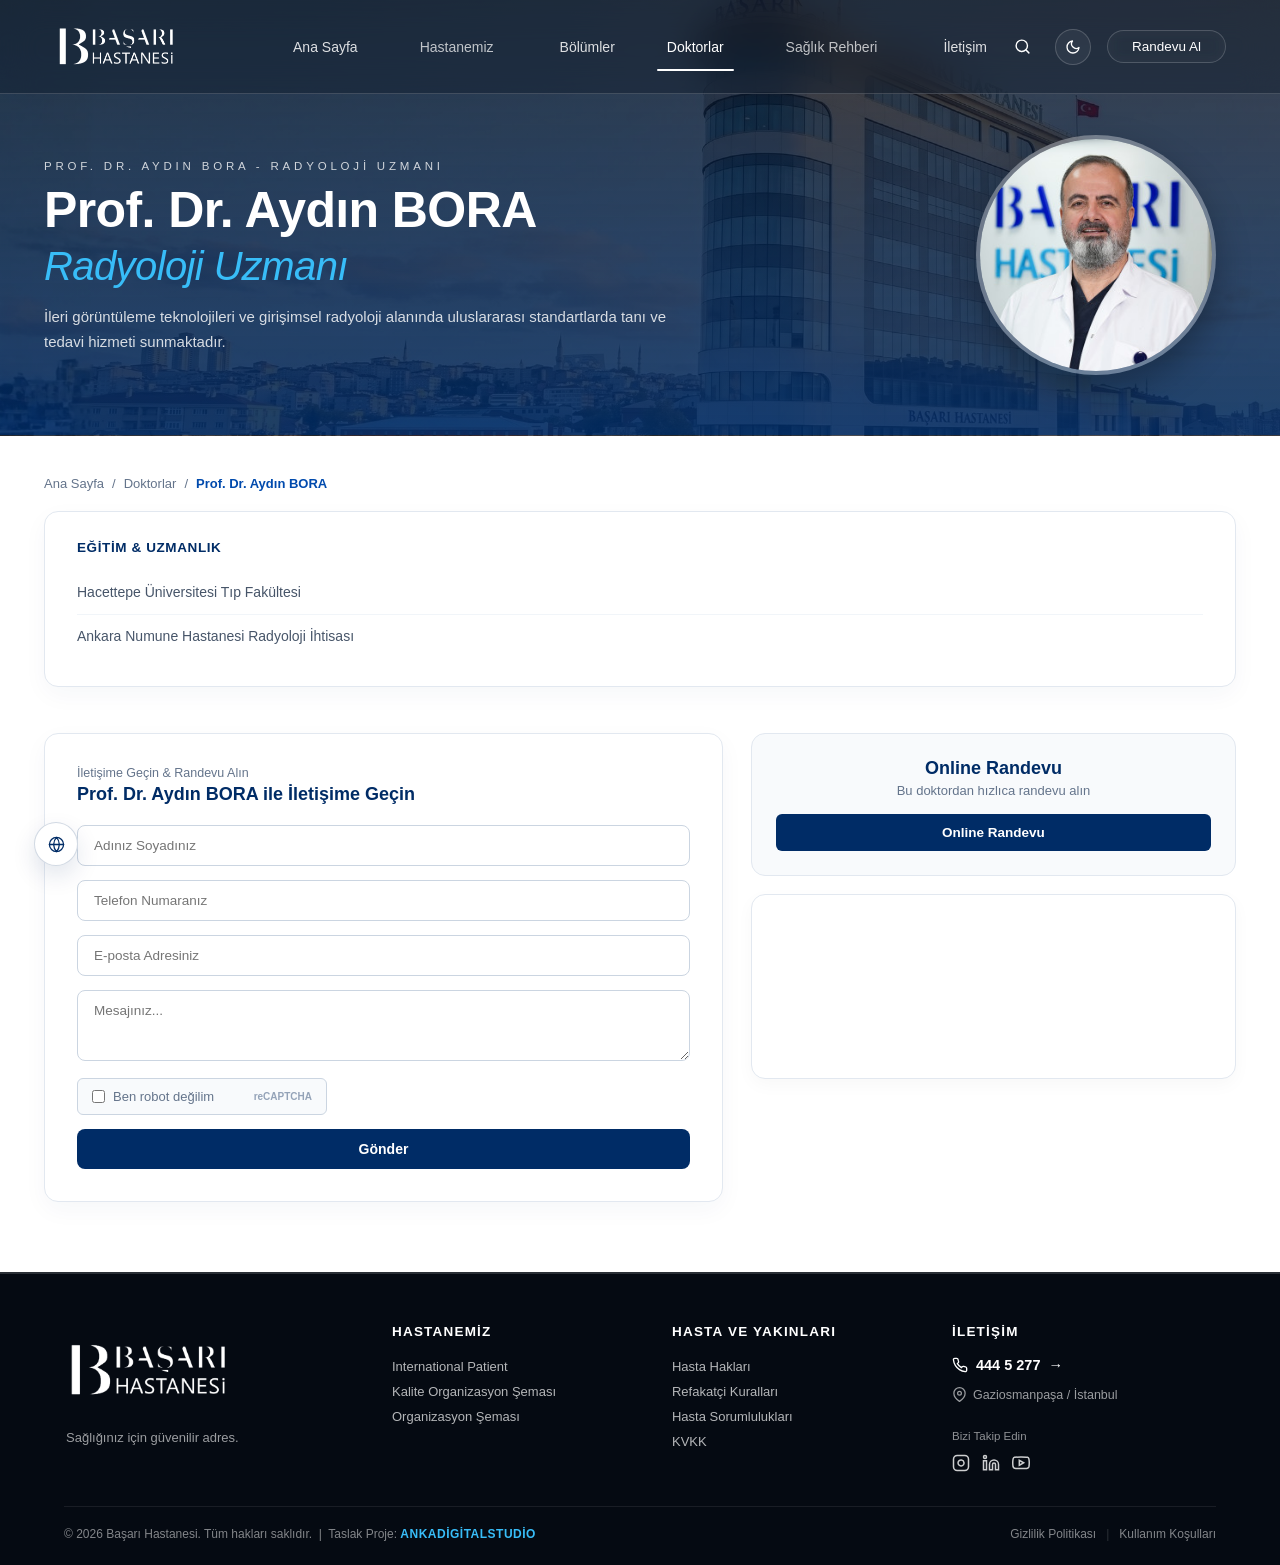
==== commit 5905d03e: "Add files via upload" ====
--- a/doktor-detay.html
+++ b/doktor-detay.html
@@ -21,28 +21,53 @@
     <div class="glass-loader-circle"></div>
   </div>
 
+  <!--HEADER-->
   <header class="header" id="siteHeader">
     <div class="header-container">
       
-    
-      <a href="index.html" class="logo-wrap">
+      <!-- Sol: Büyütülmüş Logo -->
+      <a href="#" class="logo-wrap">
         <img src="img/logo.png" alt="Başarı Hastanesi" class="site-logo logo-dark-mode">
         <img src="img/logo.png" alt="Başarı Hastanesi" class="site-logo logo-light-mode">
       </a>
 
-      
       <nav class="nav-menu" id="mainNav">
-        <a href="index.html#hero" class="nav-link" data-i18n="nav_home">Ana Sayfa</a>
-        <a href="hastanemiz.html" class="nav-link" data-i18n="nav_hospital">Hastanemiz</a>
-        <a href="bolumler.html" class="nav-link" data-i18n="nav_departments">Bölümler</a>
+        <a href="index.html" class="nav-link" data-i18n="nav_home">Ana Sayfa</a>
+
+        <!-- HASTANEMİZ DROPDOWN -->
+        <div class="nav-item-dropdown">
+          <a href="hastanemiz.html" class="nav-link" data-i18n="nav_hospital">Hastanemiz</a>
+          <div class="mega-dropdown-panel simple-dropdown">
+            <ul class="dropdown-links-list">
+              <li><a href="hastanemiz.html#hakkimizda"><span class="link-bullet"></span> Hakkımızda</a></li>
+              <li><a href="hastanemiz.html#baskan"><span class="link-bullet"></span> Başkanın Mesajı</a></li>
+              <li><a href="hastanemiz.html#anlasmali-kurumlar"><span class="link-bullet"></span> Anlaşmalı Kurumlar</a></li>
+              <li><a href="hastanemiz.html#ik"><span class="link-bullet"></span> İnsan Kaynakları</a></li>
+              <li><a href="hastanemiz.html#galeri"><span class="link-bullet"></span> Galeri</a></li>
+            </ul>
+          </div>
+        </div>
+
+        <a href="#bolumler" class="nav-link" data-i18n="nav_departments">Bölümler</a>
         <a href="doktorlar.html" class="nav-link active" data-i18n="nav_doctors">Doktorlar</a>
-        <a href="index.html" class="nav-link" data-i18n="nav_guide">Sağlık Rehberi</a>
+
+        <!-- SAĞLIK REHBERİ DROPDOWN -->
+        <div class="nav-item-dropdown">
+          <a href="#rehber" class="nav-link" data-i18n="nav_guide">Sağlık Rehberi</a>
+          <div class="mega-dropdown-panel simple-dropdown">
+            <ul class="dropdown-links-list">
+              <li><a href="#haberler"><span class="link-bullet"></span> Haberler & Duyurular</a></li>
+              <li><a href="#blog"><span class="link-bullet"></span> Blog</a></li>
+              <li><a href="#gebe-okulu"><span class="link-bullet"></span> Gebe Okulu</a></li>
+            </ul>
+          </div>
+        </div>
+
         <a href="iletisim.html" class="nav-link" data-i18n="nav_contact">İletişim</a>
       </nav>
 
-     
+      
       <div class="header-actions">
-        <!-- Arama İkonu -->
         <button class="icon-btn search-btn" id="searchBtn" aria-label="Arama">
           <svg width="17" height="17" viewBox="0 0 24 24" fill="none" stroke="currentColor" stroke-width="2" stroke-linecap="round" stroke-linejoin="round">
             <circle cx="11" cy="11" r="8"></circle>
@@ -50,7 +75,6 @@
           </svg>
         </button>
 
-        
         <button class="theme-circle-btn" id="themeToggle" aria-label="Tema Değiştir" title="Gece / Gündüz Modu">
           <div class="theme-icon-container">
             <svg class="mode-icon moon-icon" width="16" height="16" viewBox="0 0 24 24" fill="none" stroke="currentColor" stroke-width="2" stroke-linecap="round" stroke-linejoin="round">
@@ -70,7 +94,7 @@
           </div>
         </button>
 
-        
+       
         <a href="randevu.html" class="btn-appointment" data-i18n="btn_appointment">Randevu Al</a>
 
         <button class="mobile-toggle" id="mobileToggle" aria-label="Menü">
@@ -193,54 +217,79 @@
 
   </main>
 
-  <!-- FOOTER -->
+    <!-- FOOTER -->
   <footer class="site-footer" id="iletisim">
     <div class="footer-container">
       
-      <div class="footer-main-row">
-        <div class="footer-brand">
+      <!-- Ana Üst Sıra / Kolonlar -->
+      <div class="footer-columns-row">
+        
+        <!-- 1. Kolon: Logo ve Kısa Açıklama -->
+        <div class="footer-col brand-col">
           <img src="img/logo.png" alt="Başarı Hastanesi" class="footer-logo">
-        </div>
-
-        <nav class="footer-nav">
-          <a href="index.html#hastanemiz" class="footer-link" data-i18n="nav_hospital">Hastanemiz</a>
-          <a href="index.html#bolumler" class="footer-link" data-i18n="nav_departments">Bölümler</a>
-          <a href="index.html#doktorlar" class="footer-link" data-i18n="nav_doctors">Doktorlar</a>
-          <a href="index.html#rehber" class="footer-link" data-i18n="nav_guide">Sağlık Rehberi</a>
-          <a href="iletisim.html" class="footer-link" data-i18n="nav_contact">İletişim</a>
-        </nav>
-
-        <div class="footer-social-wrap">
-          <span class="social-label" data-i18n="footer_follow">Bizi Takip Edin</span>
-          <div class="social-icons">
-            <a href="#" aria-label="Instagram" class="social-btn">
-              <svg width="18" height="18" viewBox="0 0 24 24" fill="none" stroke="currentColor" stroke-width="2"><rect x="2" y="2" width="20" height="20" rx="5" ry="5"></rect><path d="M16 11.37A4 4 0 1 1 12.63 8 4 4 0 0 1 16 11.37z"></path><line x1="17.5" y1="6.5" x2="17.51" y2="6.5"></line></svg>
-            </a>
-            <a href="#" aria-label="LinkedIn" class="social-btn">
-              <svg width="18" height="18" viewBox="0 0 24 24" fill="none" stroke="currentColor" stroke-width="2"><path d="M16 8a6 6 0 0 1 6 6v7h-4v-7a2 2 0 0 0-2-2 2 2 0 0 0-2 2v7h-4v-7a6 6 0 0 1 6-6z"></path><rect x="2" y="9" width="4" height="12"></rect><circle cx="4" cy="4" r="2"></circle></svg>
-            </a>
-            <a href="#" aria-label="YouTube" class="social-btn">
-              <svg width="18" height="18" viewBox="0 0 24 24" fill="none" stroke="currentColor" stroke-width="2"><path d="M22.54 6.42a2.78 2.78 0 0 0-1.94-2C18.88 4 12 4 12 4s-6.88 0-8.6.46a2.78 2.78 0 0 0-1.94 2A29 29 0 0 0 1 11.75a29 29 0 0 0 .46 5.33A2.78 2.78 0 0 0 3.4 19c1.72.46 8.6.46 8.6.46s6.88 0 8.6-.46a2.78 2.78 0 0 0 1.94-2 29 29 0 0 0 .46-5.25 29 29 0 0 0-.46-5.33z"></path><polygon points="9.75 15.02 15.5 11.75 9.75 8.48 9.75 15.02"></polygon></svg>
-            </a>
-          </div>
-        </div>
-
-        <div class="footer-contacts">
+          <p class="footer-brand-desc">Sağlığınız için güvenilir adres.</p>
+        </div>
+
+        <!-- 2. Kolon: Hastanemiz -->
+        <div class="footer-col">
+          <h4 class="footer-col-title">HASTANEMİZ</h4>
+          <ul class="footer-sub-links">
+            <li><a href="#international">International Patient</a></li>
+            <li><a href="#kalite">Kalite Organizasyon Şeması</a></li>
+            <li><a href="#organizasyon">Organizasyon Şeması</a></li>
+          </ul>
+        </div>
+
+        <!-- 3. Kolon: Hasta ve Yakınları -->
+        <div class="footer-col">
+          <h4 class="footer-col-title">HASTA VE YAKINLARI</h4>
+          <ul class="footer-sub-links">
+            <li><a href="#hasta-haklari">Hasta Hakları</a></li>
+            <li><a href="#refakatci">Refakatçi Kuralları</a></li>
+            <li><a href="#sorumluluklar">Hasta Sorumlulukları</a></li>
+            <li><a href="#kvkk">KVKK</a></li>
+          </ul>
+        </div>
+
+        <!-- 4. Kolon: İletişim & Sosyal Medya -->
+        <div class="footer-col contacts-col">
+          <h4 class="footer-col-title">İLETİŞİM</h4>
+          
           <a href="tel:4445277" class="footer-phone-btn">
             <svg width="16" height="16" viewBox="0 0 24 24" fill="none" stroke="currentColor" stroke-width="2"><path d="M22 16.92v3a2 2 0 0 1-2.18 2 19.79 19.79 0 0 1-8.63-3.07 19.5 19.5 0 0 1-6-6 19.79 19.79 0 0 1-3.07-8.67A2 2 0 0 1 4.11 2h3a2 2 0 0 1 2 1.72 12.84 12.84 0 0 0 .7 2.81 2 2 0 0 1-.45 2.11L8.09 9.91a16 16 0 0 0 6 6l1.27-1.27a2 2 0 0 1 2.11-.45 12.84 12.84 0 0 0 2.81.7A2 2 0 0 1 22 16.92z"></path></svg>
             <span>444 5 277</span>
             <span class="phone-arrow">→</span>
           </a>
+
           <div class="footer-location">
             <svg width="15" height="15" viewBox="0 0 24 24" fill="none" stroke="currentColor" stroke-width="2"><path d="M21 10c0 7-9 13-9 13s-9-6-9-13a9 9 0 0 1 18 0z"></path><circle cx="12" cy="10" r="3"></circle></svg>
             <span>Gaziosmanpaşa / İstanbul</span>
           </div>
-        </div>
-
-      </div>
-
+
+          <div class="footer-social-wrap" style="margin-top: 14px;">
+            <span class="social-label" data-i18n="footer_follow">Bizi Takip Edin</span>
+            <div class="social-icons" style="margin-top: 6px;">
+              <a href="#" aria-label="Instagram" class="social-btn">
+                <svg width="18" height="18" viewBox="0 0 24 24" fill="none" stroke="currentColor" stroke-width="2"><rect x="2" y="2" width="20" height="20" rx="5" ry="5"></rect><path d="M16 11.37A4 4 0 1 1 12.63 8 4 4 0 0 1 16 11.37z"></path><line x1="17.5" y1="6.5" x2="17.51" y2="6.5"></line></svg>
+              </a>
+              <a href="#" aria-label="LinkedIn" class="social-btn">
+                <svg width="18" height="18" viewBox="0 0 24 24" fill="none" stroke="currentColor" stroke-width="2"><path d="M16 8a6 6 0 0 1 6 6v7h-4v-7a2 2 0 0 0-2-2 2 2 0 0 0-2 2v7h-4v-7a6 6 0 0 1 6-6z"></path><rect x="2" y="9" width="4" height="12"></rect><circle cx="4" cy="4" r="2"></circle></svg>
+              </a>
+              <a href="#" aria-label="YouTube" class="social-btn">
+                <svg width="18" height="18" viewBox="0 0 24 24" fill="none" stroke="currentColor" stroke-width="2"><path d="M22.54 6.42a2.78 2.78 0 0 0-1.94-2C18.88 4 12 4 12 4s-6.88 0-8.6.46a2.78 2.78 0 0 0-1.94 2A29 29 0 0 0 1 11.75a29 29 0 0 0 .46 5.33A2.78 2.78 0 0 0 3.4 19c1.72.46 8.6.46 8.6.46s6.88 0 8.6-.46a2.78 2.78 0 0 0 1.94-2 29 29 0 0 0 .46-5.25 29 29 0 0 0-.46-5.33z"></path><polygon points="9.75 15.02 15.5 11.75 9.75 8.48 9.75 15.02"></polygon></svg>
+              </a>
+            </div>
+          </div>
+
+        </div>
+
+      </div>
+
+      <!-- Alt Telif Sırası -->
       <div class="footer-bottom-row">
-        <p class="copyright-text" data-i18n="footer_copy">© 2026 Başarı Hastanesi. Tüm hakları saklıdır.</p>
+        <p class="copyright-text">
+          © 2026 Başarı Hastanesi. Tüm hakları saklıdır. &nbsp;|&nbsp; Taslak Proje: <strong style="color: #38bdf8; letter-spacing: 0.5px;">ANKADİGİTALSTUDİO</strong>
+        </p>
         <div class="legal-links">
           <a href="#privacy" class="legal-link" data-i18n="footer_privacy">Gizlilik Politikası</a>
           <span class="legal-separator">|</span>
@@ -249,6 +298,12 @@
       </div>
 
     </div>
+
+    <button class="back-to-top-btn" id="backToTopBtn" aria-label="Başa Dön" title="Yukarı Çık">
+      <svg width="18" height="18" viewBox="0 0 24 24" fill="none" stroke="currentColor" stroke-width="2.5" stroke-linecap="round" stroke-linejoin="round">
+        <polyline points="18 15 12 9 6 15"></polyline>
+      </svg>
+    </button>
   </footer>
 
   <div class="hero-bottom-left-lang" id="cornerLangWrapper">
--- a/css/style.css
+++ b/css/style.css
@@ -1,4 +1,3 @@
-
 :root {
   --primary-navy: #002c66;
   --accent-blue: #004aad;
@@ -164,34 +163,42 @@
 [data-theme="dark"] .logo-light-mode { display: none; }
 [data-theme="dark"] .logo-dark-mode { display: block; }
 
+/* ==================== KUSURSUZ HİZALANMIŞ MENÜ VE DROPDOWN MİMARİSİ ==================== */
 .nav-menu {
   display: flex;
   align-items: center;
   justify-content: center;
-  gap: 36px;
+  gap: 32px;
+  list-style: none;
   justify-self: center;
-}
-
-.nav-link {
+  height: 100%;
+}
+
+.nav-link, 
+.nav-item-dropdown {
+  display: flex;
+  align-items: center;
+  height: 100%;
   font-size: 14px;
   font-weight: 400;
   color: var(--text-main);
   opacity: 0.85;
   position: relative;
-  padding: 6px 0;
   transition: opacity 0.25s ease, color 0.25s ease;
   white-space: nowrap;
+  padding: 0 10px;
 }
 
 .nav-link:hover, 
-.nav-link.active {
+.nav-link.active,
+.nav-item-dropdown:hover {
   opacity: 1;
 }
 
 .nav-link::after {
   content: '';
   position: absolute;
-  bottom: -4px;
+  bottom: 22px;
   left: 0;
   width: 100%;
   height: 2px;
@@ -206,6 +213,140 @@
 .nav-link:hover::after,
 .nav-link.active::after {
   transform: scaleX(1);
+}
+
+.nav-item-dropdown {
+  position: relative;
+}
+.nav-item-dropdown > .nav-link::before {
+  content: '▾';
+  position: absolute;
+  right: 2px;
+  top: 50%;
+  transform: translateY(-50%) scale(0.8);
+  font-size: 11px;
+  line-height: 1;
+  opacity: 0;
+  visibility: hidden;
+  transition: all 0.3s cubic-bezier(0.34, 1.56, 0.64, 1);
+}
+
+.nav-item-dropdown:hover > .nav-link::before {
+  opacity: 1;
+  visibility: visible;
+  transform: translateY(-50%) rotate(180deg) scale(1);
+  color: var(--accent-cyan, #38bdf8);
+}
+
+.dropdown-trigger {
+  display: inline-flex;
+  align-items: center;
+  gap: 6px;
+  height: 100%;
+}
+
+.dropdown-trigger .arrow-icon {
+  width: 10px;
+  height: 10px;
+  transition: transform 0.3s cubic-bezier(0.34, 1.56, 0.64, 1);
+  opacity: 0.7;
+}
+
+.nav-item-dropdown:hover .dropdown-trigger .arrow-icon {
+  transform: rotate(180deg);
+  opacity: 1;
+  color: var(--accent-cyan, #38bdf8);
+}
+
+/* Lüks Cam Efektli Dropdown Paneli */
+.mega-dropdown-panel {
+  position: absolute;
+  top: calc(100% + 2px);
+  left: 50%;
+  transform: translateX(-50%) translateY(12px);
+  background: rgba(12, 20, 32, 0.95);
+  border: 1px solid rgba(255, 255, 255, 0.15);
+  backdrop-filter: blur(24px);
+  -webkit-backdrop-filter: blur(24px);
+  border-radius: 20px;
+  padding: 16px;
+  box-shadow: 0 25px 50px rgba(0, 0, 0, 0.45);
+  opacity: 0;
+  visibility: hidden;
+  transition: all 0.3s cubic-bezier(0.16, 1, 0.3, 1);
+  z-index: 1000;
+}
+
+[data-theme="light"] .mega-dropdown-panel {
+  background: rgba(244, 248, 252, 0.96);
+  border-color: rgba(0, 44, 102, 0.15);
+  box-shadow: 0 25px 50px rgba(0, 44, 102, 0.15);
+}
+
+.nav-item-dropdown:hover .mega-dropdown-panel {
+  opacity: 1;
+  visibility: visible;
+  transform: translateX(-50%) translateY(0);
+}
+
+.simple-dropdown {
+  min-width: 240px;
+}
+
+.dropdown-links-list {
+  list-style: none;
+  display: flex;
+  flex-direction: column;
+  gap: 4px;
+}
+
+.dropdown-links-list li a {
+  display: flex;
+  align-items: center;
+  gap: 12px;
+  padding: 10px 14px;
+  color: #ffffff;
+  font-size: 13.5px;
+  font-weight: 400;
+  border-radius: 12px;
+  text-decoration: none;
+  transition: all 0.25s ease;
+}
+
+[data-theme="light"] .dropdown-links-list li a {
+  color: #0a192f;
+}
+
+.link-bullet {
+  width: 5px;
+  height: 5px;
+  border-radius: 50%;
+  background: rgba(255, 255, 255, 0.35);
+  transition: all 0.25s ease;
+}
+
+[data-theme="light"] .link-bullet {
+  background: #64748b;
+}
+
+.dropdown-links-list li a:hover {
+  background: rgba(56, 189, 248, 0.15);
+  color: #38bdf8;
+  transform: translateX(4px);
+}
+
+[data-theme="light"] .dropdown-links-list li a:hover {
+  background: rgba(0, 74, 173, 0.08);
+  color: #004aad;
+}
+
+.dropdown-links-list li a:hover .link-bullet {
+  background: #38bdf8;
+  transform: scale(1.5);
+}
+
+[data-theme="light"] .dropdown-links-list li a:hover .link-bullet {
+  background: #004aad;
 }
 
 .header-actions {
@@ -816,7 +957,7 @@
   gap: 40px;
   align-items: center;
   position: relative;
-  z-index: 2; /* <-- İçeriği üst katmanda tutar */
+  z-index: 2;
 }
 
 .dept-intro-col {
@@ -1158,10 +1299,8 @@
 }
 
 /* ==========================================================================
-   HIZLI HİZMETLER & E-SERVİS BARI (KOMPAKT & ÇİFT TEMA UYUMLU)
+   HIZLI HİZMETLER & E-SERVİS BARI
    ========================================================================== */
-
-/* DEĞİŞKENLER: DARK MOD */
 :root,
 [data-theme="dark"] {
   --appt-overlay-grad: linear-gradient(90deg, rgba(5, 8, 14, 0.90) 0%, rgba(5, 8, 14, 0.58) 45%, rgba(5, 8, 14, 0.28) 75%, rgba(5, 8, 14, 0.65) 100%),
@@ -1176,7 +1315,6 @@
   --appt-info-border: rgba(255, 255, 255, 0.2);
 }
 
-/* DEĞİŞKENLER: LIGHT MOD (GÜNDÜZ) */
 [data-theme="light"] {
   --appt-overlay-grad: linear-gradient(90deg, rgba(244, 248, 252, 0.92) 0%, rgba(244, 248, 252, 0.65) 45%, rgba(244, 248, 252, 0.3) 75%, rgba(244, 248, 252, 0.7) 100%),
                        linear-gradient(0deg, #f4f8fc 0%, transparent 20%);
@@ -1190,7 +1328,6 @@
   --appt-info-border: rgba(0, 44, 102, 0.2);
 }
 
-/* KAPSAYICI SECTION */
 .appointment-section {
   position: relative;
   width: 100%;
@@ -1202,7 +1339,6 @@
   z-index: 20;
 }
 
-/* ARKA PLAN GÖRSEL VE SİNEMATİK PERDE */
 .appt-bg-container {
   position: absolute;
   inset: 0;
@@ -1242,7 +1378,6 @@
   min-height: auto;
 }
 
-/* BAŞLIK VE TİPOGRAFİ */
 .appt-intro {
   max-width: 560px;
 }
@@ -1280,7 +1415,6 @@
   transition: color 0.4s ease;
 }
 
-/* ALT HİZALAMA */
 .appt-bottom-row {
   display: flex;
   align-items: flex-end;
@@ -1289,7 +1423,6 @@
   margin-top: 32px;
 }
 
-/* YARI SAYDAM LÜKS CAM BAR */
 .appt-glass-bar {
   display: flex;
   align-items: center;
@@ -1317,7 +1450,6 @@
   box-shadow: 0 14px 30px rgba(0, 44, 102, 0.08);
 }
 
-/* 3 EŞİT SERVİS BUTONU */
 .appt-service-btn {
   flex: 1;
   display: flex !important;
@@ -1331,7 +1463,6 @@
   white-space: nowrap;
 }
 
-/* TEMA BAZLI BUTON METİN VE HOVER RENKLERİ */
 [data-theme="light"] .appt-service-btn {
   color: #002c66 !important;
 }
@@ -1352,7 +1483,6 @@
   transform: translateY(-2px);
 }
 
-/* BUTON İKONU */
 .appt-service-icon {
   display: flex;
   align-items: center;
@@ -1373,7 +1503,6 @@
   transform: scale(1.15);
 }
 
-/* BUTON METNİ */
 .appt-service-text {
   font-size: 13.5px;
   font-weight: 600;
@@ -1381,7 +1510,6 @@
   color: inherit;
 }
 
-/* SAĞ OK */
 .appt-service-arrow {
   font-size: 14px;
   opacity: 0.6;
@@ -1394,7 +1522,6 @@
   transform: translateX(4px);
 }
 
-/* KILCAL DİKEY AYIRICI ÇİZGİ */
 .appt-divider {
   width: 1px !important;
   height: 26px !important;
@@ -1403,7 +1530,6 @@
   margin: 0 4px;
 }
 
-/* SAĞ MİKRO BİLGİ ROZETİ */
 .appt-info-badge {
   display: flex;
   align-items: center;
@@ -1438,40 +1564,8 @@
   font-weight: 300;
 }
 
-/* RESPONSIVE (TABLET & MOBİL) */
-@media (max-width: 1024px) {
-  .appt-bottom-row {
-    flex-direction: column;
-    align-items: flex-start;
-    gap: 22px;
-  }
-  .appt-glass-bar {
-    max-width: 100%;
-  }
-}
-
-@media (max-width: 768px) {
-  .appointment-section {
-    padding: 50px 24px 40px;
-  }
-  .appt-glass-bar {
-    flex-direction: column;
-    border-radius: 20px;
-    padding: 10px;
-    gap: 6px;
-  }
-  .appt-service-btn {
-    width: 100%;
-    justify-content: flex-start;
-  }
-  .appt-divider {
-    width: 100% !important;
-    height: 1px !important;
-    margin: 2px 0;
-  }
-}
 /* ==========================================================================
-   NEDEN BAŞARI HASTANESİ? (DEĞERLER & İSTATİSTİKLER ŞERİDİ)
+   NEDEN BAŞARI HASTANESİ?
    ========================================================================== */
 :root,
 [data-theme="dark"] {
@@ -1718,7 +1812,7 @@
 }
 
 /* ==========================================================================
-   DOKTORLARIMIZ SECTION (KİBARLAŞTIRILMIŞ & ÇİFT NAVİGASYONLU NİHAİ STİL)
+   DOKTORLARIMIZ SECTION
    ========================================================================== */
 :root,
 [data-theme="dark"] {
@@ -1761,7 +1855,6 @@
   gap: 50px;
 }
 
-/* Sol Sütun */
 .doctors-left-col {
   max-width: 380px;
 }
@@ -1813,7 +1906,6 @@
   transform: translateX(4px);
 }
 
-/* Sağ Sütun Slider Sahnesi */
 .doctors-right-col {
   display: flex;
   align-items: center;
@@ -1840,11 +1932,6 @@
   will-change: transform;
 }
 
-/* ==========================================================================
-   DOKTORLARIMIZ SECTION (DİKEY KAPSÜL BUTONLAR & NİHAİ DENGELİ ÖLÇEK)
-   ========================================================================== */
-
-/* Doktor Kartı */
 .doctor-card {
   flex: 0 0 calc((100% - 40px) / 2.35);
   max-width: 330px;
@@ -1911,7 +1998,6 @@
   color: rgba(255, 255, 255, 0.82);
 }
 
-/* Çift Yönlü Dikey Navigasyon (Altlı Üstlü Cam Kapsül) */
 .doctor-slider-nav {
   position: absolute;
   right: 12px;
@@ -1963,36 +2049,8 @@
   height: 16px;
 }
 
-/* Tablet & Mobil Uyumu */
-@media (max-width: 1024px) {
-  .doctors-container {
-    grid-template-columns: 1fr;
-    gap: 36px;
-  }
-  .doctors-section {
-    padding: 50px 24px;
-  }
-}
-
-@media (max-width: 768px) {
-  .doctors-right-col {
-    flex-direction: column;
-  }
-  .doctor-card {
-    flex: 0 0 85%;
-  }
-  .doctor-slider-nav {
-    position: static;
-    transform: none;
-    flex-direction: row;
-    justify-content: center;
-    margin: 16px auto 0;
-    width: fit-content;
-  }
-}
-
 /* ==========================================================================
-   SAĞLIK REHBERİ (CTA 2 - KISALTILMIŞ & KİBARLAŞTIRILMIŞ)
+   SAĞLIK REHBERİ
    ========================================================================== */
 :root,
 [data-theme="dark"] {
@@ -2020,7 +2078,7 @@
 .guide-section {
   position: relative;
   width: 100%;
-  padding: 55px 64px; /* 90px'den 55px'e kısaltıldı */
+  padding: 55px 64px;
   overflow: hidden;
   z-index: 20;
 }
@@ -2072,7 +2130,7 @@
 }
 
 .guide-title {
-  font-size: clamp(30px, 3vw, 44px); /* Küçültüldü */
+  font-size: clamp(30px, 3vw, 44px);
   font-weight: 400;
   line-height: 1.15;
   letter-spacing: -0.5px;
@@ -2135,7 +2193,7 @@
 .guide-links-list {
   display: flex;
   flex-direction: column;
-  gap: 10px; /* Gap daraltıldı */
+  gap: 10px;
   width: 100%;
   max-width: 440px;
 }
@@ -2144,7 +2202,7 @@
   display: flex;
   align-items: center;
   justify-content: space-between;
-  padding: 13px 20px; /* Kart içi daraltıldı */
+  padding: 13px 20px;
   background: var(--guide-card-bg);
   border: 1px solid var(--guide-card-border);
   backdrop-filter: blur(16px);
@@ -2178,7 +2236,7 @@
 }
 
 /* ==========================================================================
-   GÜNCEL HABERLER SECTION
+   GÜNCEL HABERLER
    ========================================================================== */
 :root,
 [data-theme="dark"] {
@@ -2353,7 +2411,7 @@
 }
 
 /* ==========================================================================
-   FOOTER (LÜKS KOYU MEDİKAL MİMARİ)
+   FOOTER
    ========================================================================== */
 .site-footer {
   position: relative;
@@ -2386,7 +2444,7 @@
 }
 
 .footer-logo {
-  height: 48px;
+  height: 92px;
   width: auto;
   object-fit: contain;
 }
@@ -2502,124 +2560,87 @@
   opacity: 0.3;
 }
 
-/* ==================== GLOBAL RESPONSIVE ==================== */
+/* FOOTER */
+.footer-columns-row {
+  display: grid;
+  grid-template-columns: 1.2fr 1fr 1fr 1.1fr;
+  gap: 40px;
+  padding-bottom: 34px;
+  border-bottom: 1px solid rgba(255, 255, 255, 0.08);
+}
+
+.footer-col {
+  display: flex;
+  flex-direction: column;
+  gap: 14px;
+}
+
+.footer-brand-desc {
+  font-size: 13px;
+  color: rgba(255, 255, 255, 0.6);
+  font-weight: 300;
+}
+
+.footer-col-title {
+  font-size: 13.5px;
+  font-weight: 600;
+  letter-spacing: 1.2px;
+  color: #ffffff;
+  text-transform: uppercase;
+  margin-bottom: 4px;
+}
+
+.footer-sub-links {
+  list-style: none;
+  display: flex;
+  flex-direction: column;
+  gap: 8px;
+}
+
+.footer-sub-links li a {
+  font-size: 13px;
+  color: rgba(255, 255, 255, 0.7);
+  text-decoration: none;
+  transition: color 0.25s ease, transform 0.25s ease;
+  display: inline-block;
+}
+
+.footer-sub-links li a:hover {
+  color: var(--accent-cyan, #38bdf8);
+  transform: translateX(4px);
+}
+
 @media (max-width: 1024px) {
-  .appt-bottom-row {
-    flex-direction: column;
-    align-items: flex-start;
-    gap: 22px;
+  .footer-columns-row {
+    grid-template-columns: repeat(2, 1fr);
+    gap: 30px;
   }
-  .appt-glass-bar {
-    max-width: 100%;
+}
+
+@media (max-width: 576px) {
+  .footer-columns-row {
+    grid-template-columns: 1fr;
+    gap: 30px;
   }
-  .values-container {
-    grid-template-columns: 1fr;
-    gap: 32px;
-  }
-  .values-section {
-    padding: 40px 24px;
-  }
-  .values-stats-grid {
-    gap: 28px;
-    flex-wrap: wrap;
-  }
-  .stat-divider {
-    height: 38px;
-  }
-  .doctors-container,
-  .guide-container {
-    grid-template-columns: 1fr;
-    gap: 36px;
-  }
-  .doctors-section,
-  .guide-section {
-    padding: 50px 24px;
-  }
-  .guide-right-col {
-    justify-content: flex-start;
-  }
-  .guide-links-list {
-    max-width: 100%;
-  }
-  .news-cards-grid {
-    grid-template-columns: 1fr;
-    gap: 20px;
-  }
-  .news-section {
-    padding: 50px 24px;
-  }
-  .footer-main-row {
-    flex-direction: column;
-    align-items: flex-start;
-  }
-  .footer-contacts {
-    align-items: flex-start;
-  }
-  .site-footer {
-    padding: 40px 24px 20px;
-  }
-}
-
-@media (max-width: 900px) {
-  .doctor-card {
-    flex: 0 0 100%;
-  }
-}
-
-@media (max-width: 768px) {
-  .appointment-section { padding: 50px 24px 40px; }
-  .appt-glass-bar {
-    flex-direction: column;
-    border-radius: 18px;
-    padding: 12px;
-    gap: 8px;
-  }
-  .appt-field { width: 100%; }
-  .appt-divider {
-    width: 100%;
-    height: 1px;
-    margin: 4px 0;
-  }
-  .appt-submit-circle {
-    width: 100%;
-    border-radius: 10px;
-    height: 40px;
-  }
-  .doctors-right-col {
-    flex-direction: column;
-  }
-  .doctor-slider-arrow {
-    align-self: center;
-    position: static;
-    transform: none;
-    margin-top: 14px;
-  }
-}
-
-@media (max-width: 600px) {
-  .values-stats-grid {
-    display: grid;
-    grid-template-columns: 1fr 1fr;
-    gap: 16px;
-  }
-  .stat-divider {
-    display: none;
-  }
-}
-
-/* ==========================================================================
-   ANLAŞMALI KURUMLAR (DARK MODDA BEYAZ LOGO FİLTRESİ)
-   ========================================================================== */
+}
+/* ==================== SOL LOGO VE METİN HİZALAMASI ==================== */
+.footer-col.brand-col {
+  align-items: flex-start; /* İçindeki logo ve yazıyı sola (veya logoya) sabitler */
+}
+
+.footer-brand-desc {
+  padding-left: 2px; /* Logonun sol kenar çizgisiyle yazıyı milimetrik hizalamak için ufak bir boşluk */
+}
+
+
+/* ==================== ANLAŞMALI KURUMLAR ==================== */
 :root,
 [data-theme="dark"] {
   --partner-bg: #070c14;
   --partner-border: rgba(255, 255, 255, 0.08);
   --partner-title: #ffffff;
   --partner-muted: rgba(255, 255, 255, 0.55);
-
-  /* Logoyu tamamen bembeyaz yapıp zarifçe şeffaflaştırır */
   --partner-logo-filter: brightness(0) invert(1) opacity(0.65);
-  /* Hover anında tam net parlak beyaz */
   --partner-logo-hover: brightness(0) invert(1) opacity(1);
 }
 
@@ -2628,8 +2649,6 @@
   --partner-border: rgba(0, 44, 102, 0.08);
   --partner-title: #002c66;
   --partner-muted: #64748b;
-
-  /* Açık modda gri/monokrom durur, hover'da kendi orijinal rengini alır */
   --partner-logo-filter: grayscale(100%) opacity(0.55);
   --partner-logo-hover: grayscale(0%) opacity(1);
 }
@@ -2728,326 +2747,229 @@
   100% { transform: translateX(-50%); }
 }
 
-@media (max-width: 900px) {
-  .partners-container {
-    flex-direction: column;
-    align-items: flex-start;
-    gap: 16px;
-  }
-  .partners-divider {
-    display: none;
-  }
-  .partners-section {
-    padding: 22px 24px;
-  }
-}
-
-/* Arapça ve Farsça için Düzeni Bozmayan Tipografi Kuralı */
+/* ==================== PRELOADER VE DİĞER BİLEŞENLER ==================== */
+.site-preloader {
+  position: fixed;
+  inset: 0;
+  z-index: 999999;
+  background: rgba(255, 255, 255, 0.75);
+  backdrop-filter: blur(16px);
+  -webkit-backdrop-filter: blur(16px);
+  display: flex;
+  align-items: center;
+  justify-content: center;
+  transition: opacity 0.4s ease, visibility 0.4s ease;
+}
+
+html[data-theme="dark"] .site-preloader {
+  background: rgba(6, 11, 20, 0.75);
+  backdrop-filter: blur(16px);
+  -webkit-backdrop-filter: blur(16px);
+}
+
+.glass-loader-circle {
+  width: 64px;
+  height: 64px;
+  border: 2px solid rgba(0, 44, 102, 0.06);
+  border-top-color: #004aad;
+  border-radius: 50%;
+  background: rgba(255, 255, 255, 0.3);
+  box-shadow: 0 10px 25px rgba(0, 0, 0, 0.03);
+  animation: glassSpin 0.9s linear infinite;
+}
+
+html[data-theme="dark"] .glass-loader-circle {
+  border-color: rgba(255, 255, 255, 0.06);
+  border-top-color: #38bdf8;
+  background: rgba(11, 19, 34, 0.3);
+  box-shadow: 0 10px 25px rgba(0, 0, 0, 0.2);
+}
+
+@keyframes glassSpin {
+  to { transform: rotate(360deg); }
+}
+
+.site-preloader.fade-out {
+  opacity: 0;
+  visibility: hidden;
+}
+
+.back-to-top-btn {
+  position: fixed;
+  bottom: 30px;
+  right: 30px;
+  width: 44px;
+  height: 44px;
+  border-radius: 50%;
+  background: rgba(16, 27, 44, 0.85);
+  border: 1px solid rgba(255, 255, 255, 0.2);
+  color: #ffffff;
+  display: flex;
+  align-items: center;
+  justify-content: center;
+  cursor: pointer;
+  backdrop-filter: blur(14px);
+  -webkit-backdrop-filter: blur(14px);
+  box-shadow: 0 10px 25px rgba(0, 0, 0, 0.3);
+  opacity: 0;
+  visibility: hidden;
+  transform: translateY(15px);
+  transition: all 0.35s cubic-bezier(0.34, 1.56, 0.64, 1);
+  z-index: 99999;
+}
+
+html[data-theme="light"] .back-to-top-btn {
+  background: #ffffff;
+  border: 1px solid rgba(0, 44, 102, 0.18);
+  color: #002c66;
+  box-shadow: 0 10px 25px rgba(0, 44, 102, 0.15);
+}
+
+.back-to-top-btn.show {
+  opacity: 1;
+  visibility: visible;
+  transform: translateY(0);
+}
+
+.back-to-top-btn:hover {
+  transform: translateY(-4px) scale(1.08);
+  background: #004aad;
+  color: #ffffff;
+  border-color: #004aad;
+}
+
 body.rtl-lang-font {
   font-family: 'Cairo', 'Poppins', -apple-system, sans-serif !important;
 }
-/* ==================== BÜYÜK & İNCE GLASSY PRELOADER ==================== */
-    .site-preloader {
-      position: fixed;
-      inset: 0;
-      z-index: 999999;
-      background: rgba(255, 255, 255, 0.75);
-      backdrop-filter: blur(16px);
-      -webkit-backdrop-filter: blur(16px);
-      display: flex;
-      align-items: center;
-      justify-content: center;
-      transition: opacity 0.4s ease, visibility 0.4s ease;
-    }
-
-    html[data-theme="dark"] .site-preloader {
-      background: rgba(6, 11, 20, 0.75);
-      backdrop-filter: blur(16px);
-      -webkit-backdrop-filter: blur(16px);
-    }
-
-    /* Daha büyük çap ve çok daha ince zarif çizgi */
-    .glass-loader-circle {
-      width: 64px;
-      height: 64px;
-      border: 2px solid rgba(0, 44, 102, 0.06);
-      border-top-color: #004aad;
-      border-radius: 50%;
-      background: rgba(255, 255, 255, 0.3);
-      box-shadow: 0 10px 25px rgba(0, 0, 0, 0.03);
-      animation: glassSpin 0.9s linear infinite;
-    }
-
-    html[data-theme="dark"] .glass-loader-circle {
-      border-color: rgba(255, 255, 255, 0.06);
-      border-top-color: #38bdf8;
-      background: rgba(11, 19, 34, 0.3);
-      box-shadow: 0 10px 25px rgba(0, 0, 0, 0.2);
-    }
-
-    @keyframes glassSpin {
-      to { transform: rotate(360deg); }
-    }
-
-    .site-preloader.fade-out {
-      opacity: 0;
-      visibility: hidden;
-    }
-
-    /* ==================== KUSURSUZ SAĞLIK REHBERİ DROPDOWN STİLLERİ ==================== */
-    .nav-item-dropdown {
-      position: relative;
-      display: inline-flex;
-      align-items: center;
-    }
-
-    /* Sağlık Rehberi linkinin yanındaki küçük ok */
-    .nav-item-dropdown > a::after {
-      content: '▼';
-      font-size: 8px;
-      margin-left: 5px;
-      display: inline-block;
-      transition: transform 0.25s ease;
-      opacity: 0.7;
-      background: none !important; /* Alt çizgi çakışmasını engeller */
-      width: auto !important;
-      height: auto !important;
-      position: static !important;
-    }
-
-    .nav-item-dropdown:hover > a::after {
-      transform: rotate(180deg);
-      opacity: 1;
-    }
-
-    /* Açılır Menü (Dropdown Kutusu) */
-    .nav-dropdown-menu {
-      position: absolute;
-      top: calc(100% + 14px);
-      left: 0; /* Sola kaymayı önlemek için sıfırlandı */
-      transform: translateY(10px);
-      background: rgba(16, 27, 44, 0.92);
-      border: 1px solid rgba(255, 255, 255, 0.15);
-      backdrop-filter: blur(18px);
-      -webkit-backdrop-filter: blur(18px);
-      border-radius: 12px;
-      padding: 6px;
-      min-width: 150px;
-      list-style: none;
-      display: flex;
-      flex-direction: column;
-      gap: 3px;
-      box-shadow: 0 15px 35px rgba(0, 0, 0, 0.4);
-      opacity: 0;
-      visibility: hidden;
-      transition: all 0.25s cubic-bezier(0.16, 1, 0.3, 1);
-      z-index: 9999;
-    }
-
-    html[data-theme="light"] .nav-dropdown-menu {
-      background: #ffffff;
-      border-color: rgba(0, 44, 102, 0.12);
-      box-shadow: 0 15px 35px rgba(0, 44, 102, 0.12);
-    }
-
-    /* Hover anında görünür yap */
-    .nav-item-dropdown:hover .nav-dropdown-menu {
-      opacity: 1;
-      visibility: visible;
-      transform: translateY(0);
-    }
-
-    .nav-dropdown-menu li a {
-      display: block;
-      padding: 8px 12px;
-      color: #ffffff;
-      font-size: 13px;
-      font-weight: 400;
-      border-radius: 6px;
-      text-decoration: none;
-      transition: background 0.2s, color 0.2s;
-      white-space: nowrap;
-    }
-
-    html[data-theme="light"] .nav-dropdown-menu li a {
-      color: #0a192f;
-    }
-
-    .nav-dropdown-menu li a:hover {
-      background: rgba(56, 189, 248, 0.15);
-      color: #38bdf8;
-      font-weight: 500;
-    }
-
-    html[data-theme="light"] .nav-dropdown-menu li a:hover {
-      background: rgba(0, 74, 173, 0.08);
-      color: #004aad;
-    }
-    /* ==================== BAŞA DÖN BUTONU STİLLERİ ==================== */
-    .back-to-top-btn {
-      position: fixed;
-      bottom: 30px;
-      right: 30px;
-      width: 44px;
-      height: 44px;
-      border-radius: 50%;
-      background: rgba(16, 27, 44, 0.85);
-      border: 1px solid rgba(255, 255, 255, 0.2);
-      color: #ffffff;
-      display: flex;
-      align-items: center;
-      justify-content: center;
-      cursor: pointer;
-      backdrop-filter: blur(14px);
-      -webkit-backdrop-filter: blur(14px);
-      box-shadow: 0 10px 25px rgba(0, 0, 0, 0.3);
-      opacity: 0;
-      visibility: hidden;
-      transform: translateY(15px);
-      transition: all 0.35s cubic-bezier(0.34, 1.56, 0.64, 1);
-      z-index: 99999;
-    }
-
-    html[data-theme="light"] .back-to-top-btn {
-      background: #ffffff;
-      border: 1px solid rgba(0, 44, 102, 0.18);
-      color: #002c66;
-      box-shadow: 0 10px 25px rgba(0, 44, 102, 0.15);
-    }
-
-    .back-to-top-btn.show {
-      opacity: 1;
-      visibility: visible;
-      transform: translateY(0);
-    }
-
-    .back-to-top-btn:hover {
-      transform: translateY(-4px) scale(1.08);
-      background: #004aad;
-      color: #ffffff;
-      border-color: #004aad;
-    }
-
-   
-    /* ==========================================================================
-   ANASAYFA & WIZARD İÇİN ÇAKIŞMASIZ GÜVENLİ RESPONSIVE (DUYARLI) AYARLAR
-   ========================================================================== */
-
-/* Tablet & Orta Boy Ekranlar (1200px altı) */
+
+/* ==================== GLOBAL RESPONSIVE ==================== */
 @media (max-width: 1200px) {
-  .hero-content-container {
-    padding: 0 32px;
-  }
-  .text-slide {
-    left: 32px;
-    max-width: 90%;
-  }
-  .departments-section,
-  .appointment-section,
-  .values-section,
-  .doctors-section,
-  .guide-section,
-  .news-section,
-  .site-footer,
-  .partners-section {
-    padding-left: 32px !important;
-    padding-right: 32px !important;
-  }
-}
-
-/* Tablet ve Büyük Telefonlar (992px altı) */
-@media (max-width: 992px) {
-  .hero-content-container {
-    padding: 0 24px;
-  }
-  .text-slide {
-    left: 24px;
-    max-width: 92%;
-  }
-  .hero-title {
-    font-size: clamp(32px, 6vw, 48px) !important;
-  }
-  .quick-access-dock {
-    width: 94% !important;
-    padding: 6px 10px;
-    bottom: 20px;
-    overflow-x: auto;
-    justify-content: flex-start;
-    -webkit-overflow-scrolling: touch;
-  }
-  .dock-item {
-    padding: 8px 14px;
-    flex-shrink: 0;
-  }
-  .departments-section,
-  .appointment-section,
-  .values-section,
-  .doctors-section,
-  .guide-section,
-  .news-section,
-  .site-footer,
-  .partners-section {
-    padding-left: 20px !important;
-    padding-right: 20px !important;
-  }
-}
-
-/* Mobil Telefonlar (768px altı) */
+  .hero-content-container { padding: 0 32px; }
+  .text-slide { left: 32px; max-width: 90%; }
+}
+
+@media (max-width: 1024px) {
+  .appt-bottom-row { flex-direction: column; align-items: flex-start; gap: 22px; }
+  .appt-glass-bar { max-width: 100%; }
+  .values-container { grid-template-columns: 1fr; gap: 32px; }
+  .values-section { padding: 40px 24px; }
+  .doctors-container, .guide-container { grid-template-columns: 1fr; gap: 36px; }
+  .doctors-section, .guide-section { padding: 50px 24px; }
+  .footer-main-row { flex-direction: column; align-items: flex-start; }
+}
+
 @media (max-width: 768px) {
-  .header {
-    height: 76px;
-  }
-  .header-container {
-    padding: 0 20px;
-  }
-  .site-logo {
-    height: 50px;
-  }
-  .hero-dots-nav {
-    display: none !important; /* Küçük ekranda yan noktaları gizle */
-  }
-  .quick-access-dock {
-    border-radius: 20px;
-    bottom: 12px;
-    padding: 4px 8px;
-  }
-  .dock-text {
-    font-size: 12px;
-  }
-  .hero-description {
-    font-size: 14px;
-    line-height: 1.6;
-    margin-bottom: 24px;
-  }
-  .news-cards-grid {
-    grid-template-columns: 1fr !important;
-  }
-  .values-stats-grid {
-    display: grid;
-    grid-template-columns: repeat(2, 1fr);
-    gap: 20px;
-  }
-  .stat-divider {
-    display: none;
-  }
-}
-
-/* Küçük Mobil Cihazlar (480px altı) */
+  .header { height: 76px; }
+  .header-container { padding: 0 20px; }
+  .site-logo { height: 50px; }
+  .hero-dots-nav { display: none !important; }
+  .quick-access-dock { border-radius: 20px; bottom: 12px; padding: 4px 8px; }
+  .news-cards-grid { grid-template-columns: 1fr !important; }
+  .values-stats-grid { display: grid; grid-template-columns: repeat(2, 1fr); gap: 20px; }
+  .stat-divider { display: none; }
+}
+
 @media (max-width: 480px) {
-  .hero-title {
-    font-size: 28px !important;
-  }
-  .quick-access-dock {
-    display: none !important; /* Çok küçük ekranlarda dock yerine mobil menü veya header aksiyonları kullanılır */
-  }
-  .values-stats-grid {
-    grid-template-columns: 1fr;
-    gap: 16px;
-  }
-  .back-to-top-btn {
-    bottom: 20px;
-    right: 20px;
-    width: 40px;
-    height: 40px;
-  }
+  .hero-title { font-size: 28px !important; }
+  .quick-access-dock { display: none !important; }
+  .values-stats-grid { grid-template-columns: 1fr; gap: 16px; }
+}
+
+/* ==================== ESKİ ARALIK & KAYMAYAN HOVER OKU ==================== */
+.nav-link {
+  position: relative;
+}
+
+.nav-item-dropdown > .nav-link {
+  padding-right: 14px !important; /* Sadece dropdown olanlara minik bir pay veriyoruz */
+}
+
+.nav-item-dropdown > .nav-link::before {
+  content: '▾';
+  position: absolute;
+  right: 0;
+  top: 50%;
+  transform: translateY(-50%) scale(0.8);
+  font-size: 11px;
+  line-height: 1;
+  opacity: 0; /* Normalde görünmüyor, yer kaplamıyor */
+  visibility: hidden;
+  transition: all 0.3s cubic-bezier(0.34, 1.56, 0.64, 1);
+}
+
+.nav-item-dropdown:hover > .nav-link::before {
+  opacity: 1; /* Üzerine gelince beliriyor */
+  visibility: visible;
+  transform: translateY(-50%) rotate(180deg) scale(1);
+  color: var(--accent-cyan, #38bdf8);
+}
+
+/* ==================== RTL (ARAPÇA/FARSÇA) DİL DÜZELTMESİ ==================== */
+[dir="rtl"] {
+  /* Sitenin genel iskeletinin (flex, grid, hizalamalar) yerinden oynamasını engeller */
+  direction: rtl;
+}
+
+/* Sadece metinlerin sağa yaslanmasını sağlar, butonları ve simetriyi korur */
+[dir="rtl"] p, 
+[dir="rtl"] span, 
+[dir="rtl"] h1, 
+[dir="rtl"] h2, 
+[dir="rtl"] h3, 
+[dir="rtl"] h4, 
+[dir="rtl"] a {
+  text-align: right;
+}
+
+/* Header menü ve ikon simetrisinin bozulmasını kesin olarak önler */
+[dir="rtl"] .header-container,
+[dir="rtl"] .nav-menu,
+[dir="rtl"] .footer-columns-row,
+[dir="rtl"] .quick-access-dock {
+  direction: ltr !important; /* İskelet hep soldan sağa modern duruşunu korur */
+}
+
+[dir="rtl"] .nav-link,
+[dir="rtl"] .footer-sub-links li a {
+  text-align: right !important;
+}
+
+/* ==================== RTL (ARAPÇA/FARSÇA) KUSURSUZ SİMETRİ KORUMA ==================== */
+[dir="rtl"] {
+  direction: rtl;
+}
+
+/* Sadece metinlerin sağa yaslanmasını sağla */
+[dir="rtl"] p, 
+[dir="rtl"] span, 
+[dir="rtl"] h1, 
+[dir="rtl"] h2, 
+[dir="rtl"] h3, 
+[dir="rtl"] h4, 
+[dir="rtl"] a,
+[dir="rtl"] .doctor-name,
+[dir="rtl"] .doctor-spec {
+  text-align: right;
+}
+
+/* Tüm ana kapsayıcıların, slider ve grid iskeletlerinin ters dönmesini kesin olarak engelle */
+[dir="rtl"] .header-container,
+[dir="rtl"] .nav-menu,
+[dir="rtl"] .footer-columns-row,
+[dir="rtl"] .quick-access-dock,
+[dir="rtl"] .doctors-container,
+[dir="rtl"] .doctors-right-col,
+[dir="rtl"] .doctors-cards-track,
+[dir="rtl"] .departments-section,
+[dir="rtl"] .dept-container,
+[dir="rtl"] .guide-container {
+  direction: ltr !important;
+}
+
+/* Alt sayfalardaki metin yönlerini doğru hizalamak için */
+[dir="rtl"] .doctors-left-col,
+[dir="rtl"] .doctors-right-col,
+[dir="rtl"] .doctor-info-box {
+  direction: rtl !important;
+  text-align: right !important;
 }
